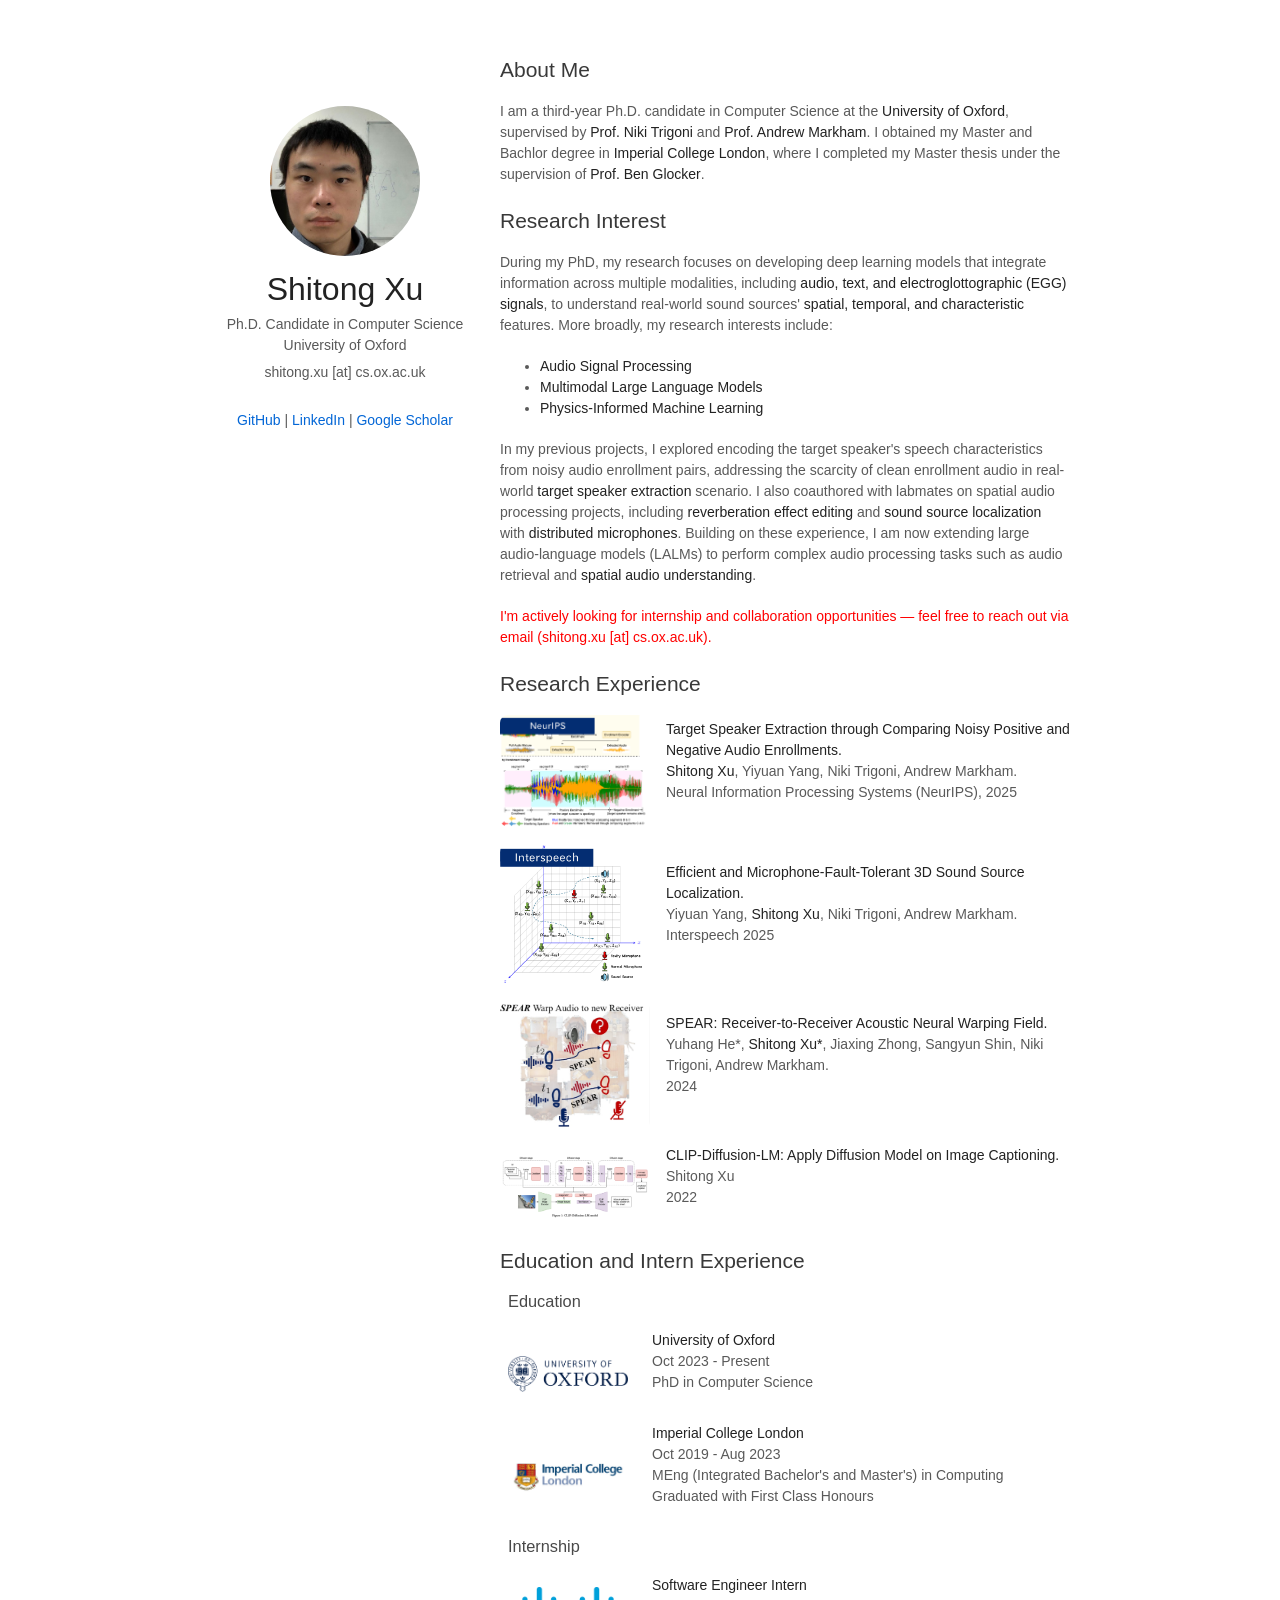
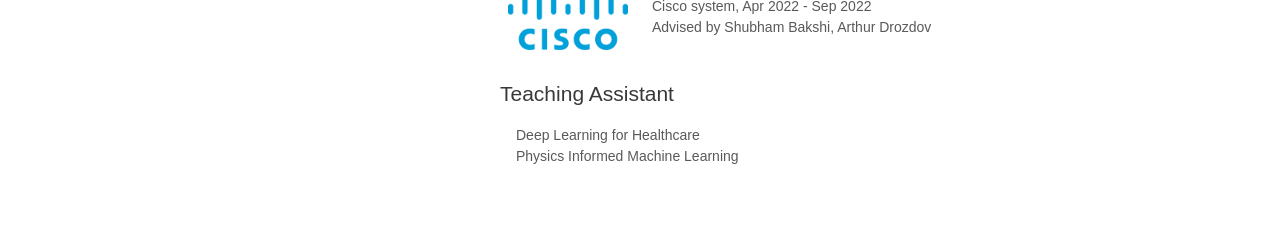
==== index.html @ 2a5b7a89 "update" ====
<!doctype html>
<html>
  <head>
    <meta charset="utf-8">
    <meta http-equiv="X-UA-Compatible" content="chrome=1">
    <title>Shitong Xu</title>

    <style>
      /* Center everything inside the header */
      header.profile {
        text-align: center;
        margin: 3rem auto;
        max-width: 600px;
      }

      /* Circular avatar */
      .avatar {
        width: 150px;
        height: 150px;
        border-radius: 50%;
        object-fit: cover;  /* ensures the face stays centered in the circle */
        display: block;
        margin: 0 auto 1rem auto; /* centers image and adds space below */
      }

      header.profile h1 {
        margin: 0;
        font-size: 2rem;
      }

      header.profile p {
        margin: 0.4rem 0;
        line-height: 1.5;
      }

      header.profile a {
        color: #0366d6;
        text-decoration: none;
      }

      header.profile a:hover {
        text-decoration: underline;
      }
    </style>

    <link rel="stylesheet" href="stylesheets/styles.css">
    <link rel="stylesheet" href="stylesheets/pygment_trac.css">
    <meta name="viewport" content="width=device-width">
    <!--[if lt IE 9]>
    <script src="//html5shiv.googlecode.com/svn/trunk/html5.js"></script>
    <![endif]-->
  </head>
  <body>
    <div class="wrapper">
      <header class="profile">
        <img src="asset/avatar.jpeg" alt="Profile photo" class="avatar">
        <h1>Shitong Xu</h1>
        <p>Ph.D. Candidate in Computer Science<br>University of Oxford</p>
        <p>
          <p>shitong.xu [at] cs.ox.ac.uk</p><br>
          <a href="https://github.com/xu-shitong" target="_blank">GitHub</a> |
          <a href="https://www.linkedin.com/in/%E4%B8%96%E6%A1%90-%E5%BE%90-9a78012a9/" target="_blank">LinkedIn</a> |
          <a href="https://scholar.google.com/citations?user=PSecikcAAAAJ&hl=zh-CN" target="_blank">Google Scholar</a>
        </p>
      </header>
      <section style="max-width: 2000px;">
      <div style="margin-bottom: 1.5rem;">
        <h2>About Me</h2>
        <p>
          I am a third-year Ph.D. candidate in Computer Science at the <strong>University of Oxford</strong>, supervised by <strong>Prof. Niki Trigoni</strong> and <strong>Prof. Andrew Markham</strong>. I obtained my Master and Bachlor degree in <strong>Imperial College London</strong>, where I completed my Master thesis under the supervision of <strong>Prof. Ben Glocker</strong>.
        </p>
      </div>

      <div style="margin-bottom: 1.5rem;">
        <h2>Research Interest</h2>
        <p>
          <!-- My research interests include audio signal processing and multimodal LLM. During my Ph.D., I focus on developing multimodal models that integrate audio, text, and electroglottographic (EGG) signals to improve the identification of target sound sources and their acoustic characteristics in complex, noisy environments. I am also interested in incorporating physics-based priors to enhance model robustness and generalization, particularly under limited-data conditions.-->
          During my PhD, my research focuses on developing deep learning models that integrate information across multiple modalities, including <strong>audio, text, and electroglottographic (EGG) signals</strong>, to understand real-world sound sources' <strong>spatial, temporal, and characteristic</strong> features. More broadly, my research interests include:
          <ul>
            <li><strong>Audio Signal Processing</strong></li>
            <li><strong>Multimodal Large Language Models</strong></li>
            <li><strong>Physics-Informed Machine Learning</strong></li>
          </ul>

          In my previous projects, I explored encoding the target speaker's speech characteristics from noisy audio enrollment pairs, addressing the scarcity of clean enrollment audio in real-world <strong>target speaker extraction</strong> scenario. I also coauthored with labmates on spatial audio processing projects, including <strong>reverberation effect editing</strong> and <strong>sound source localization</strong> with <strong>distributed microphones</strong>. Building on these experience, I am now extending large audio-language models (LALMs) to perform complex audio processing tasks such as audio retrieval and <strong>spatial audio understanding</strong>. 

        </p>

        <strong><span style="color: red;">I'm actively looking for internship and collaboration opportunities — feel free to reach out via email (shitong.xu [at] cs.ox.ac.uk).</span></strong>
      </div>

        <h2>Research Experience</h2>
        <p>
          <div style="display: flex; align-items: center; gap: 1rem; margin-bottom: 1.0rem;">
            <img src="asset/tse_mot.png" style="width: 150px; height: auto; border-radius: 8px;">
            
            <div>
              <strong>Target Speaker Extraction through Comparing Noisy Positive and Negative Audio Enrollments.</strong><br>
              <strong>Shitong Xu</strong>, Yiyuan Yang, Niki Trigoni, Andrew Markham.<br>
              Neural Information Processing Systems (NeurIPS), 2025<br><br>
            </div>
          </div>

          <div style="display: flex; align-items: center; gap: 1rem; margin-bottom: 1.0rem;">
            <img src="asset/distributed_mic_mot.png" style="width: 150px; height: auto; border-radius: 8px;">
            
            <div>
            <strong>Efficient and Microphone-Fault-Tolerant 3D Sound Source Localization.</strong><br>
            Yiyuan Yang, <strong>Shitong Xu</strong>, Niki Trigoni, Andrew Markham. <br>
            Interspeech 2025<br><br>
            </div>
          </div>

          <div style="display: flex; align-items: center; gap: 1rem; margin-bottom: 1.0rem;">
            <img src="asset/spear_mot.png" style="width: 150px; height: auto; border-radius: 8px;">
            
            <div>
            <strong>SPEAR: Receiver-to-Receiver Acoustic Neural Warping Field.</strong> <br>
            Yuhang He*, <strong>Shitong Xu*</strong>, Jiaxing Zhong, Sangyun Shin, Niki Trigoni, Andrew Markham.<br>
            2024<br><br>
            </div>
          </div>

          <!-- We propose a receiver-to-receiver neural spatial acoustic effects prediction for an arbitrary target position from a reference position. It requires neither sound source position nor room acoustic properties. -->

          <div style="display: flex; align-items: center; gap: 1rem; margin-bottom: 1.0rem;">
            <img src="asset/clip-diffuse-lm.png" style="width: 150px; height: auto; border-radius: 8px;">
            
            <div>
            <strong>CLIP-Diffusion-LM: Apply Diffusion Model on Image Captioning.</strong><br>
            Shitong Xu<br>
            2022<br><br>
            </div>
          </div>
        </p>

        <h2>Education and Intern Experience</h2>
        <p>
          <div style="margin-left: 0.5rem;">
            <h3>Education</h3>
            <div style="display: flex; align-items: center; gap: 1rem;">
              <img src="asset/Oxford_logo.png" style="width: 120px; height: auto; border-radius: 8px;">
              
              <div>
                <div style="margin-left: 0.5rem; margin-bottom: 1.5rem;">
                  <strong>University of Oxford</strong><br>
                  <span>Oct 2023 - Present</span><br>
                  <span>PhD in Computer Science</span>
                </div>
              </div>
            </div>

            <div style="display: flex; align-items: center; gap: 1rem;">
              <img src="asset/ic_logo.jpg" style="width: 120px; height: auto; border-radius: 8px;">
              
              <div>
                <div style="margin-left: 0.5rem; margin-bottom: 1.5rem;">
                  <strong>Imperial College London</strong><br>
                  <span>Oct 2019 - Aug 2023</span><br>
                  <span>MEng (Integrated Bachelor's and Master's) in Computing</span><br>
                  <span>Graduated with First Class Honours</span>
                </div>
              </div>
            </div>

            <h3>Internship</h3>
            <div style="display: flex; align-items: center; gap: 1rem;">
              <img src="asset/cisco_logo.png" style="width: 120px; height: auto; border-radius: 8px;">
              
              <div>
                <div style="margin-left: 0.5rem; margin-bottom: 1.5rem;">
                  <strong>Software Engineer Intern</strong><br>
                  <span>Cisco system, Apr 2022 - Sep 2022</span><br>
                  <span>Advised by Shubham Bakshi, Arthur Drozdov</span><br>
                </div>
              </div>
            </div>
          </div>

        </p>

        <h2>Teaching Assistant</h2>
        <p style="margin-left: 1.0rem">
          Deep Learning for Healthcare<br>
          Physics Informed Machine Learning
        </p>

      </section>
    </div>
    <script src="javascripts/scale.fix.js"></script>
  </body>
</html>
---- stylesheets/styles.css ----
body {
  background-color: #fff;
  padding:50px;
  font: 14px/1.5 -apple-system, BlinkMacSystemFont, "Segoe UI", Roboto, Oxygen, Ubuntu, Cantarell, "Fira Sans", "Droid Sans", "Helvetica Neue", Arial, sans-serif, "Apple Color Emoji", "Segoe UI Emoji", "Segoe UI Symbol";
  color:#595959;
  font-weight:400;
}

h1, h2, h3, h4, h5, h6 {
  color:#222;
  margin:0 0 20px;
}

p, ul, ol, table, pre, dl {
  margin:0 0 20px;
}

h1, h2, h3 {
  line-height:1.1;
}

h1 {
  font-size:28px;
  font-weight: 500;
}

h2 {
  color:#393939;
  font-weight: 500;
}

h3, h4, h5, h6 {
  color:#494949;
  font-weight: 500;
}

a {
  color:#39c;
  text-decoration:none;
}

a:hover {
  color:#069;
}

a small {
  font-size:11px;
  color:#777;
  margin-top:-0.3em;
  display:block;
}

a:hover small {
  color:#777;
}

.wrapper {
  width:860px;
  margin:0 auto;
}

blockquote {
  border-left:1px solid #e5e5e5;
  margin:0;
  padding:0 0 0 20px;
  font-style:italic;
}

code, pre {
  font-family:Monaco, Bitstream Vera Sans Mono, Lucida Console, Terminal, Consolas, Liberation Mono, DejaVu Sans Mono, Courier New, monospace;
  color:#333;
}

pre {
  padding:8px 15px;
  background: #f8f8f8;
  border-radius:5px;
  border:1px solid #e5e5e5;
  overflow-x: auto;
}

table {
  width:100%;
  border-collapse:collapse;
}

th, td {
  text-align:left;
  padding:5px 10px;
  border-bottom:1px solid #e5e5e5;
}

dt {
  color:#444;
  font-weight:500;
}

th {
  color:#444;
}

img {
  max-width:100%;
}

header {
  width:270px;
  float:left;
  position:fixed;
  -webkit-font-smoothing:subpixel-antialiased;
}

header ul {
  list-style:none;
  height:40px;
  padding:0;
  background: #f4f4f4;
  border-radius:5px;
  border:1px solid #e0e0e0;
  width:270px;
}

header li {
  width:89px;
  float:left;
  border-right:1px solid #e0e0e0;
  height:40px;
}

header li:first-child a {
  border-radius:5px 0 0 5px;
}

header li:last-child a {
  border-radius:0 5px 5px 0;
}

header ul a {
  line-height:1;
  font-size:11px;
  color:#999;
  display:block;
  text-align:center;
  padding-top:6px;
  height:34px;
}

header ul a:hover {
  color:#999;
}

header ul a:active {
  background-color:#f0f0f0;
}

strong {
  color:#222;
  font-weight:500;
}

header ul li + li + li {
  border-right:none;
  width:89px;
}

header ul a strong {
  font-size:14px;
  display:block;
  color:#222;
}

section {
  width:570px;
  float:right;
  padding-bottom:50px;
}

small {
  font-size:11px;
}

hr {
  border:0;
  background:#e5e5e5;
  height:1px;
  margin:0 0 20px;
}

footer {
  width:270px;
  float:left;
  position:fixed;
  bottom:50px;
  -webkit-font-smoothing:subpixel-antialiased;
}

@media print, screen and (max-width: 960px) {

  div.wrapper {
    width:auto;
    margin:0;
  }

  header, section, footer {
    float:none;
    position:static;
    width:auto;
  }

  header {
    padding-right:320px;
  }

  section {
    border:1px solid #e5e5e5;
    border-width:1px 0;
    padding:20px 0;
    margin:0 0 20px;
  }

  header a small {
    display:inline;
  }

  header ul {
    position:absolute;
    right:50px;
    top:52px;
  }
}

@media print, screen and (max-width: 720px) {
  body {
    word-wrap:break-word;
  }

  header {
    padding:0;
  }

  header ul, header p.view {
    position:static;
  }

  pre, code {
    word-wrap:normal;
  }
}

@media print, screen and (max-width: 480px) {
  body {
    padding:15px;
  }

  header ul {
    width:99%;
  }

  header li, header ul li + li + li {
    width:33%;
  }
}

@media print {
  body {
    padding:0.4in;
    font-size:12pt;
    color:#444;
  }
}
---- stylesheets/pygment_trac.css ----
.highlight  { background: #ffffff; }
.highlight .c { color: #999988; font-style: italic } /* Comment */
.highlight .err { color: #a61717; background-color: #e3d2d2 } /* Error */
.highlight .k { font-weight: bold } /* Keyword */
.highlight .o { font-weight: bold } /* Operator */
.highlight .cm { color: #999988; font-style: italic } /* Comment.Multiline */
.highlight .cp { color: #999999; font-weight: bold } /* Comment.Preproc */
.highlight .c1 { color: #999988; font-style: italic } /* Comment.Single */
.highlight .cs { color: #999999; font-weight: bold; font-style: italic } /* Comment.Special */
.highlight .gd { color: #000000; background-color: #ffdddd } /* Generic.Deleted */
.highlight .gd .x { color: #000000; background-color: #ffaaaa } /* Generic.Deleted.Specific */
.highlight .ge { font-style: italic } /* Generic.Emph */
.highlight .gr { color: #aa0000 } /* Generic.Error */
.highlight .gh { color: #999999 } /* Generic.Heading */
.highlight .gi { color: #000000; background-color: #ddffdd } /* Generic.Inserted */
.highlight .gi .x { color: #000000; background-color: #aaffaa } /* Generic.Inserted.Specific */
.highlight .go { color: #888888 } /* Generic.Output */
.highlight .gp { color: #555555 } /* Generic.Prompt */
.highlight .gs { font-weight: bold } /* Generic.Strong */
.highlight .gu { color: #800080; font-weight: bold; } /* Generic.Subheading */
.highlight .gt { color: #aa0000 } /* Generic.Traceback */
.highlight .kc { font-weight: bold } /* Keyword.Constant */
.highlight .kd { font-weight: bold } /* Keyword.Declaration */
.highlight .kn { font-weight: bold } /* Keyword.Namespace */
.highlight .kp { font-weight: bold } /* Keyword.Pseudo */
.highlight .kr { font-weight: bold } /* Keyword.Reserved */
.highlight .kt { color: #445588; font-weight: bold } /* Keyword.Type */
.highlight .m { color: #009999 } /* Literal.Number */
.highlight .s { color: #d14 } /* Literal.String */
.highlight .na { color: #008080 } /* Name.Attribute */
.highlight .nb { color: #0086B3 } /* Name.Builtin */
.highlight .nc { color: #445588; font-weight: bold } /* Name.Class */
.highlight .no { color: #008080 } /* Name.Constant */
.highlight .ni { color: #800080 } /* Name.Entity */
.highlight .ne { color: #990000; font-weight: bold } /* Name.Exception */
.highlight .nf { color: #990000; font-weight: bold } /* Name.Function */
.highlight .nn { color: #555555 } /* Name.Namespace */
.highlight .nt { color: #000080 } /* Name.Tag */
.highlight .nv { color: #008080 } /* Name.Variable */
.highlight .ow { font-weight: bold } /* Operator.Word */
.highlight .w { color: #bbbbbb } /* Text.Whitespace */
.highlight .mf { color: #009999 } /* Literal.Number.Float */
.highlight .mh { color: #009999 } /* Literal.Number.Hex */
.highlight .mi { color: #009999 } /* Literal.Number.Integer */
.highlight .mo { color: #009999 } /* Literal.Number.Oct */
.highlight .sb { color: #d14 } /* Literal.String.Backtick */
.highlight .sc { color: #d14 } /* Literal.String.Char */
.highlight .sd { color: #d14 } /* Literal.String.Doc */
.highlight .s2 { color: #d14 } /* Literal.String.Double */
.highlight .se { color: #d14 } /* Literal.String.Escape */
.highlight .sh { color: #d14 } /* Literal.String.Heredoc */
.highlight .si { color: #d14 } /* Literal.String.Interpol */
.highlight .sx { color: #d14 } /* Literal.String.Other */
.highlight .sr { color: #009926 } /* Literal.String.Regex */
.highlight .s1 { color: #d14 } /* Literal.String.Single */
.highlight .ss { color: #990073 } /* Literal.String.Symbol */
.highlight .bp { color: #999999 } /* Name.Builtin.Pseudo */
.highlight .vc { color: #008080 } /* Name.Variable.Class */
.highlight .vg { color: #008080 } /* Name.Variable.Global */
.highlight .vi { color: #008080 } /* Name.Variable.Instance */
.highlight .il { color: #009999 } /* Literal.Number.Integer.Long */

.type-csharp .highlight .k { color: #0000FF }
.type-csharp .highlight .kt { color: #0000FF }
.type-csharp .highlight .nf { color: #000000; font-weight: normal }
.type-csharp .highlight .nc { color: #2B91AF }
.type-csharp .highlight .nn { color: #000000 }
.type-csharp .highlight .s { color: #A31515 }
.type-csharp .highlight .sc { color: #A31515 }
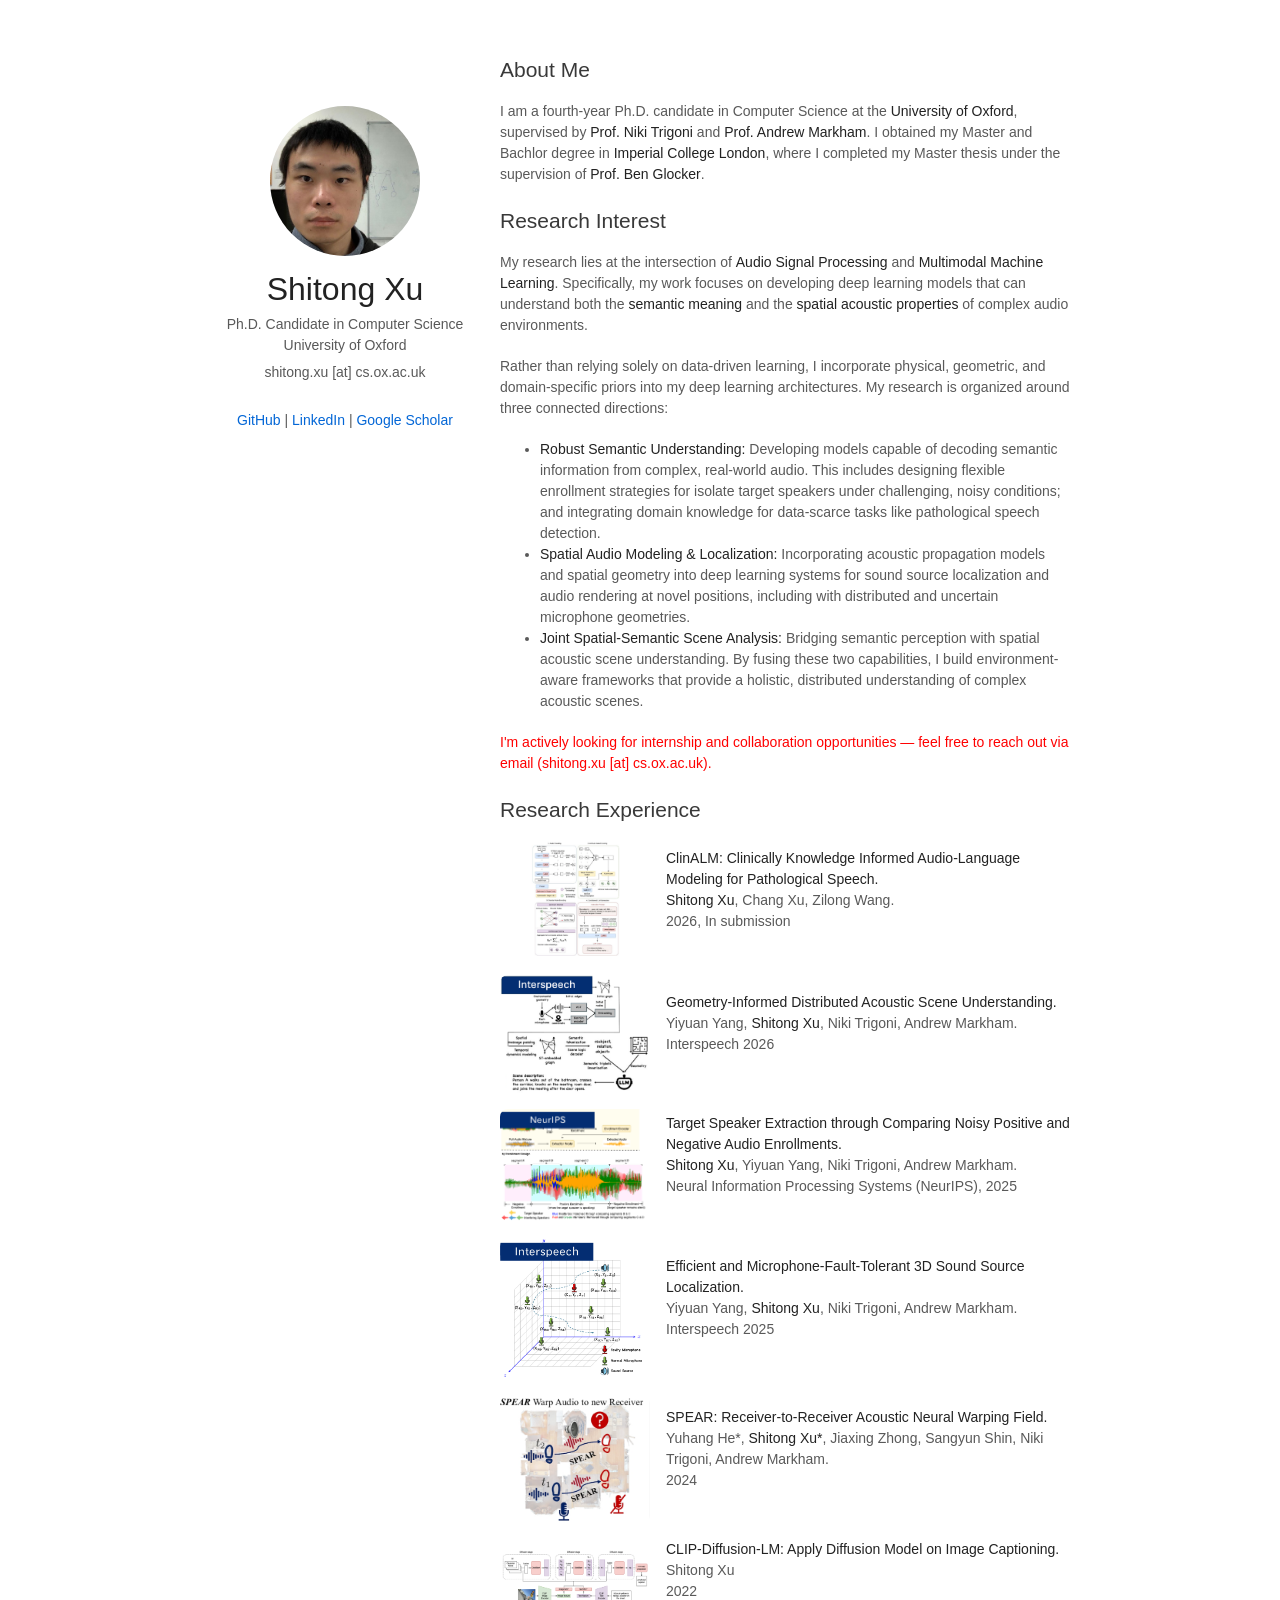
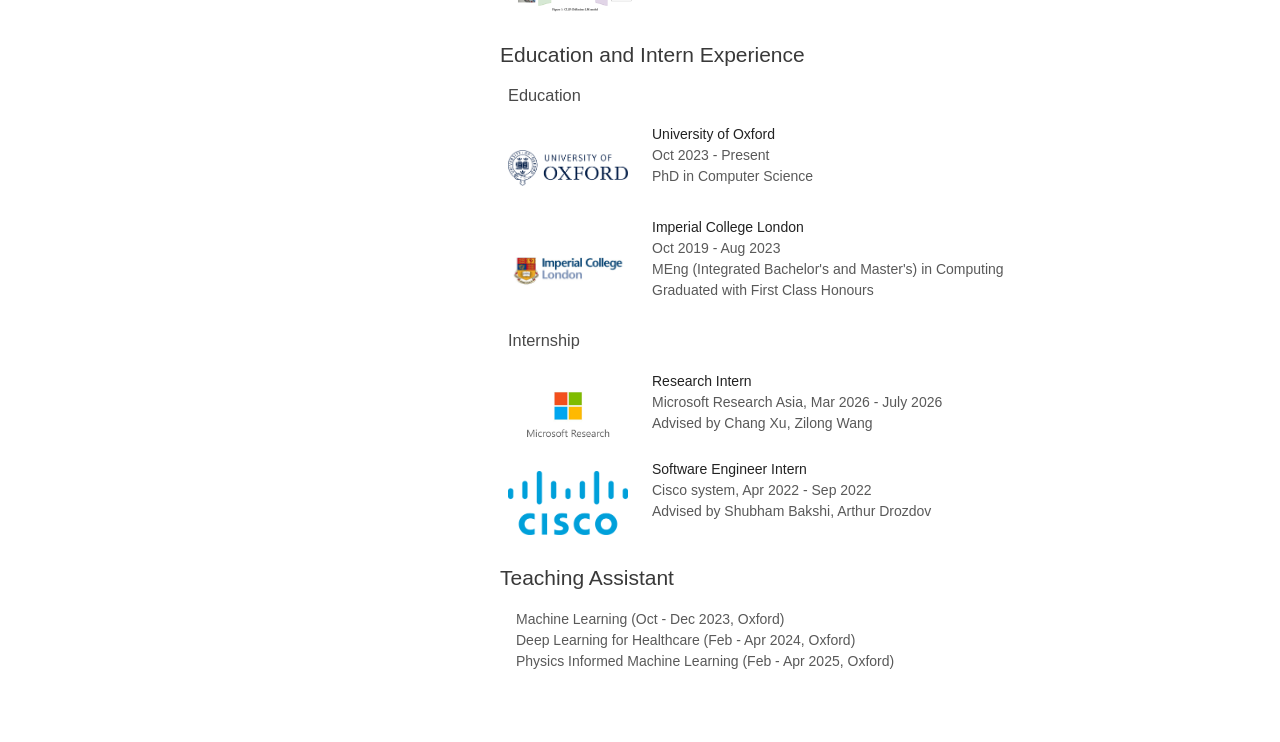
==== commit 9ac883ba: "update" ====
--- a/index.html
+++ b/index.html
@@ -67,22 +67,59 @@
       <div style="margin-bottom: 1.5rem;">
         <h2>About Me</h2>
         <p>
-          I am a third-year Ph.D. candidate in Computer Science at the <strong>University of Oxford</strong>, supervised by <strong>Prof. Niki Trigoni</strong> and <strong>Prof. Andrew Markham</strong>. I obtained my Master and Bachlor degree in <strong>Imperial College London</strong>, where I completed my Master thesis under the supervision of <strong>Prof. Ben Glocker</strong>.
+          I am a fourth-year Ph.D. candidate in Computer Science at the <strong>University of Oxford</strong>, supervised by <strong>Prof. Niki Trigoni</strong> and <strong>Prof. Andrew Markham</strong>. I obtained my Master and Bachlor degree in <strong>Imperial College London</strong>, where I completed my Master thesis under the supervision of <strong>Prof. Ben Glocker</strong>.
         </p>
       </div>
 
       <div style="margin-bottom: 1.5rem;">
         <h2>Research Interest</h2>
-        <p>
-          <!-- My research interests include audio signal processing and multimodal LLM. During my Ph.D., I focus on developing multimodal models that integrate audio, text, and electroglottographic (EGG) signals to improve the identification of target sound sources and their acoustic characteristics in complex, noisy environments. I am also interested in incorporating physics-based priors to enhance model robustness and generalization, particularly under limited-data conditions.-->
-          During my PhD, my research focuses on developing deep learning models that integrate information across multiple modalities, including <strong>audio, text, and electroglottographic (EGG) signals</strong>, to understand real-world sound sources' <strong>spatial, temporal, and characteristic</strong> features. More broadly, my research interests include:
-          <ul>
-            <li><strong>Audio Signal Processing</strong></li>
-            <li><strong>Multimodal Large Language Models</strong></li>
-            <li><strong>Physics-Informed Machine Learning</strong></li>
-          </ul>
-
-          In my previous projects, I explored encoding the target speaker's speech characteristics from noisy audio enrollment pairs, addressing the scarcity of clean enrollment audio in real-world <strong>target speaker extraction</strong> scenario. I also coauthored with labmates on spatial audio processing projects, including <strong>reverberation effect editing</strong> and <strong>sound source localization</strong> with <strong>distributed microphones</strong>. Building on these experience, I am now extending large audio-language models (LALMs) to perform complex audio processing tasks such as audio retrieval and <strong>spatial audio understanding</strong>. 
+
+
+        <p>
+          My research lies at the intersection of <strong>Audio Signal Processing</strong> and <strong>Multimodal Machine Learning</strong>. Specifically, my work focuses on developing deep learning models that can understand both the <strong>semantic meaning</strong> and the <strong>spatial acoustic properties</strong> of complex audio environments. 
+
+        <p>
+          Rather than relying solely on data-driven learning, I incorporate physical, geometric, and domain-specific priors into my deep learning architectures. My research is organized around three connected directions:
+        </p>
+
+        <ul>
+          <li>
+        <strong>Robust Semantic Understanding:</strong> Developing models capable of decoding semantic information from complex, real-world audio. This includes designing flexible enrollment strategies for isolate target speakers under challenging, noisy conditions; and integrating domain knowledge for data-scarce tasks like pathological speech detection.
+        <!-- <strong>Domain-Informed Semantic Understanding:</strong> Developing robust models capable of decoding linguistic and clinical information from complex, noisy audio. This involves leveraging domain-specific knowledge to isolate target signals and detect subtle pathological speech features. -->
+          </li>
+          <li>
+        <strong>Spatial Audio Modeling & Localization:</strong> Incorporating acoustic propagation models and spatial geometry into deep learning systems for sound source localization and audio rendering at novel positions, including with distributed and uncertain microphone geometries.
+
+<!-- driven modules. modeling of  meaningful acoustic representations and simulated data. This research enables the rendering of novel acoustic perspectives and allows for robust, geometry-agnostic sound source localization using distributed microphone networks. -->
+        <!-- <strong>Physics-Driven Spatial Acoustics:</strong> Utilizing wave propagation models and spatial geometry to understand where sound originates and how it travels. This enables accurate sound source localization and the rendering of novel acoustic perspectives, even with distributed or imperfect microphone arrays. -->
+          </li>
+          <li>
+            <strong>Joint Spatial-Semantic Scene Analysis:</strong> Bridging semantic perception with spatial acoustic scene understanding. By fusing these two capabilities, I build environment-aware frameworks that provide a holistic, distributed understanding of complex acoustic scenes.
+          </li>
+        </ul>
+
+        <!-- My previous works addressed specific challenges in real-world audio perception, including target speaker extraction without clean enrollment signals, sound source localization under microphone position uncertainty, and pathological speech classification with limited training data. Currently, I am exploring more general and adaptable audio intelligenc, including developing microphone-geometry-agnostic models for scene understanding, and extending Large Audio-Language Models (LALMs) with spatial reasoning and retrieval capabilities.  -->
+        
+<!--         
+        Ultimately, I am interested in developing multi-modality audio systems that can cooperate with other modalities while offering models unique advantage from audio preception capabilities.
+
+        <p>
+          More broadly, my research interests include:
+        </p>
+        <ul>
+          <li><strong>Audio Signal Processing & Spatial Audio</strong></li>
+          <li><strong>Multimodal Large Language Models (Audio-Language Modeling)</strong></li>
+          <li><strong>Physics-Informed & Geometry-Aware Machine Learning</strong></li>
+        </ul> -->
+
+
+
+        <!-- My research trajectory reflects a natural progression from solving isolated acoustic challenges to building highly generalizable, zero-shot systems. While my earlier publications focused on specific bottlenecks—such as extracting target speakers without clean enrollment data or localizing sound across distributed arrays—my current work scales these principles to foundation models and novel geometries. 
+      
+        Specifically, I am now developing <strong>geometry-agnostic TSE models</strong> that achieve superior performance and allow for zero-shot deployment on novel, unseen microphone configurations. Concurrently, I am expanding the capabilities of Large Audio-Language Models (LALMs) to perform complex, zero-shot spatial audio reasoning and retrieval, pushing towards systems that can truly understand an acoustic scene as humans do. -->
+
+
+          <!-- In my previous projects, I explored encoding the target speaker's speech characteristics from noisy audio enrollment pairs, addressing the scarcity of clean enrollment audio in real-world <strong>target speaker extraction</strong> scenario. I also coauthored with labmates on spatial audio processing projects, including <strong>reverberation effect editing</strong> and <strong>sound source localization</strong> with <strong>distributed microphones</strong>. Building on these experience, I am now developing models on , allowing zero-shot deployment of tse models on novel microphone geometries, allowing microphone geometry agnostic tse with superior performance and collaboration of m ... and extending large audio-language models (LALMs) to perform complex audio processing tasks such as audio retrieval and <strong>spatial audio understanding</strong>. allowing zero shot deployment of trained models to perform spatial audio understanding. to achieve superior performance at audio extraction  -->
 
         </p>
 
@@ -91,6 +128,26 @@
 
         <h2>Research Experience</h2>
         <p>
+          <div style="display: flex; align-items: center; gap: 1rem; margin-bottom: 1.0rem;">
+            <img src="asset/clinalm.png" style="width: 150px; height: auto; border-radius: 8px;">
+            
+            <div>
+            <strong>ClinALM: Clinically Knowledge Informed Audio-Language Modeling for Pathological Speech.</strong> <br>
+            <strong>Shitong Xu</strong>, Chang Xu, Zilong Wang.<br>
+            2026, In submission<br><br>
+            </div>
+          </div>
+
+          <div style="display: flex; align-items: center; gap: 1rem; margin-bottom: 1.0rem;">
+            <img src="asset/scene_understand_mic.png" style="width: 150px; height: auto; border-radius: 8px;">
+            
+            <div>
+            <strong>Geometry-Informed Distributed Acoustic Scene Understanding.</strong><br>
+            Yiyuan Yang, <strong>Shitong Xu</strong>, Niki Trigoni, Andrew Markham. <br>
+            Interspeech 2026<br><br>
+            </div>
+          </div>
+
           <div style="display: flex; align-items: center; gap: 1rem; margin-bottom: 1.0rem;">
             <img src="asset/tse_mot.png" style="width: 150px; height: auto; border-radius: 8px;">
             
@@ -165,6 +222,18 @@
 
             <h3>Internship</h3>
             <div style="display: flex; align-items: center; gap: 1rem;">
+              <img src="asset/ms_logo.jpg" style="width: 120px; height: auto; border-radius: 8px;">
+              
+              <div>
+                <div style="margin-left: 0.5rem; margin-bottom: 1.5rem;">
+                  <strong>Research Intern</strong><br>
+                  <span>Microsoft Research Asia, Mar 2026 - July 2026</span><br>
+                  <span>Advised by Chang Xu, Zilong Wang</span><br>
+                </div>
+              </div>
+            </div>
+
+            <div style="display: flex; align-items: center; gap: 1rem;">
               <img src="asset/cisco_logo.png" style="width: 120px; height: auto; border-radius: 8px;">
               
               <div>
@@ -181,8 +250,9 @@
 
         <h2>Teaching Assistant</h2>
         <p style="margin-left: 1.0rem">
-          Deep Learning for Healthcare<br>
-          Physics Informed Machine Learning
+          Machine Learning (Oct - Dec 2023, Oxford)<br>
+          Deep Learning for Healthcare (Feb - Apr 2024, Oxford)<br>
+          Physics Informed Machine Learning (Feb - Apr 2025, Oxford)
         </p>
 
       </section>
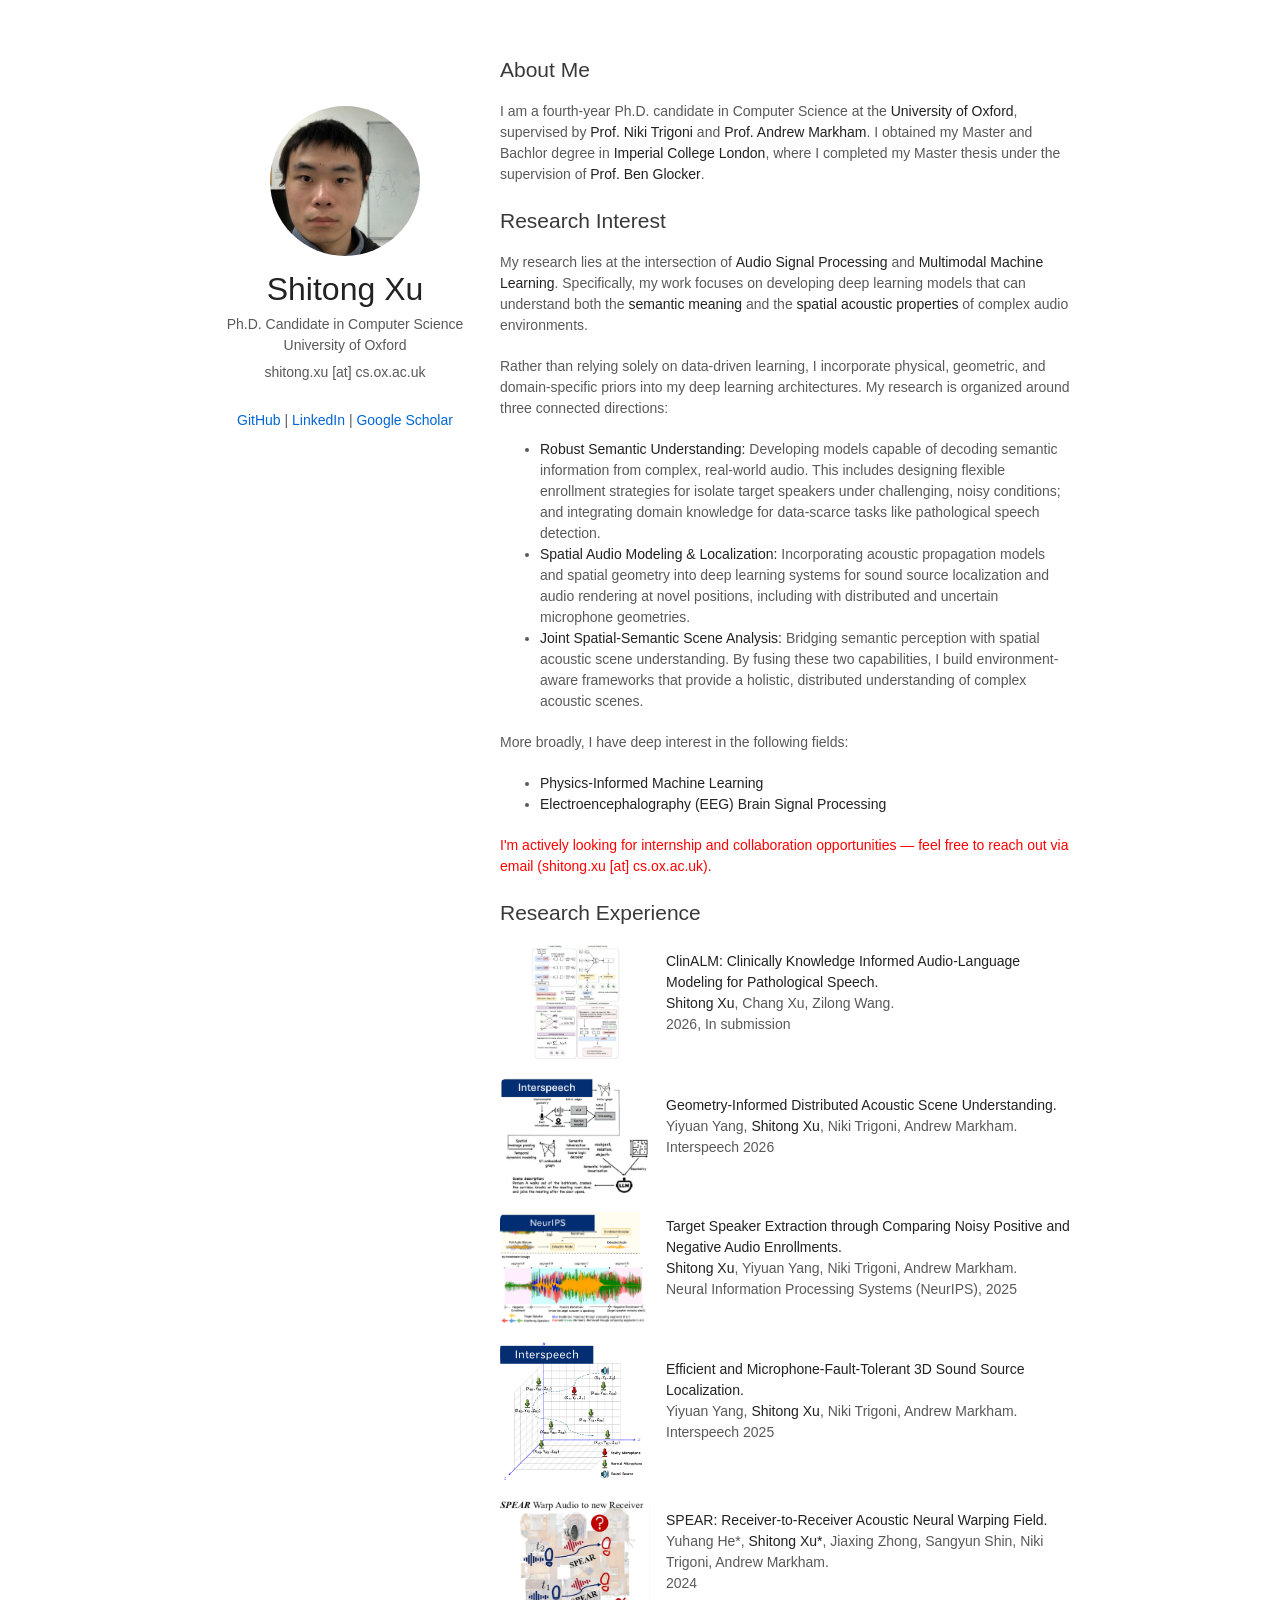
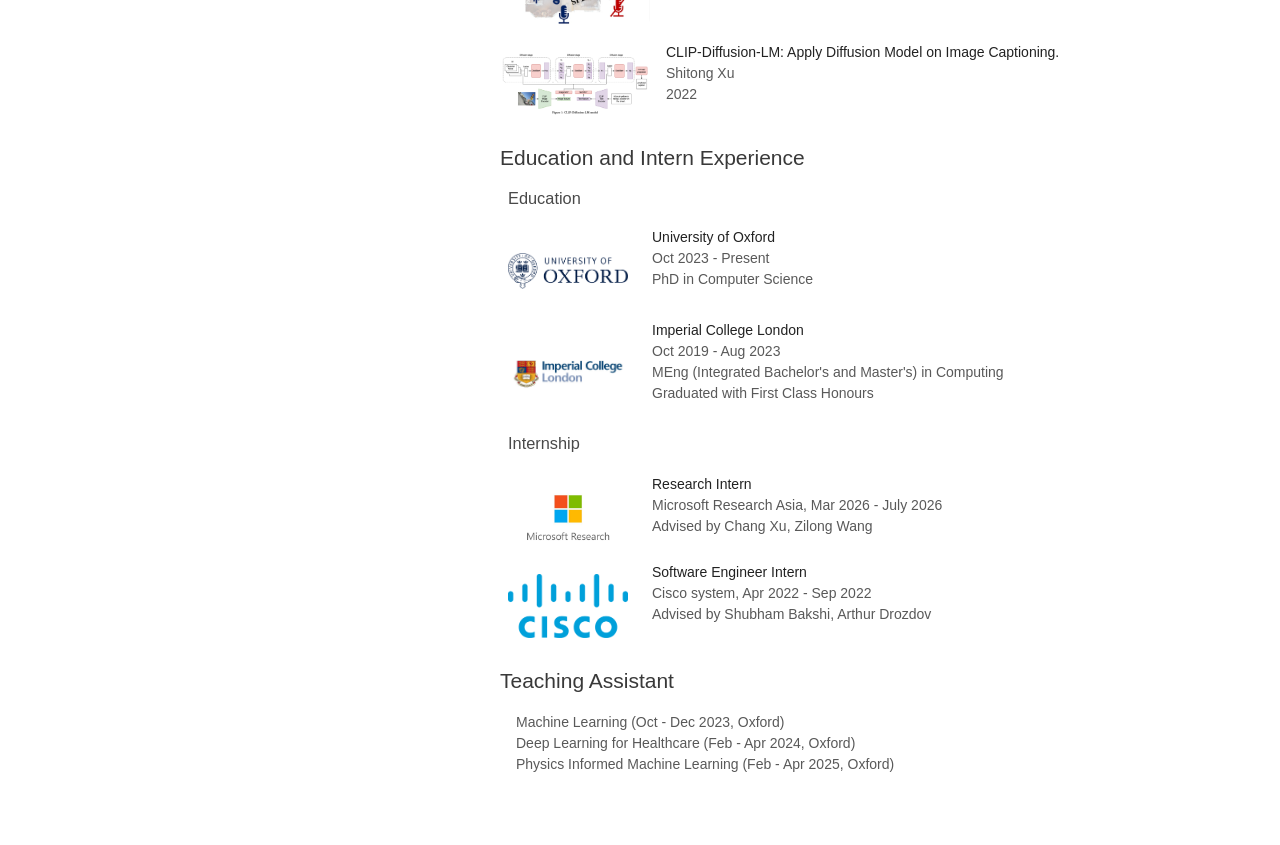
==== commit a0a9bc3c: "update" ====
--- a/index.html
+++ b/index.html
@@ -100,18 +100,15 @@
 
         <!-- My previous works addressed specific challenges in real-world audio perception, including target speaker extraction without clean enrollment signals, sound source localization under microphone position uncertainty, and pathological speech classification with limited training data. Currently, I am exploring more general and adaptable audio intelligenc, including developing microphone-geometry-agnostic models for scene understanding, and extending Large Audio-Language Models (LALMs) with spatial reasoning and retrieval capabilities.  -->
         
-<!--         
-        Ultimately, I am interested in developing multi-modality audio systems that can cooperate with other modalities while offering models unique advantage from audio preception capabilities.
-
-        <p>
-          More broadly, my research interests include:
+        <!-- Ultimately, I am interested in developing multi-modality audio systems that can cooperate with other modalities while offering models unique advantage from audio preception capabilities. -->
+
+        <p>
+          More broadly, I have deep interest in the following fields:
         </p>
         <ul>
-          <li><strong>Audio Signal Processing & Spatial Audio</strong></li>
-          <li><strong>Multimodal Large Language Models (Audio-Language Modeling)</strong></li>
-          <li><strong>Physics-Informed & Geometry-Aware Machine Learning</strong></li>
-        </ul> -->
-
+          <li><strong>Physics-Informed Machine Learning</strong></li>
+          <li><strong>Electroencephalography (EEG) Brain Signal Processing</strong></li>
+        </ul>
 
 
         <!-- My research trajectory reflects a natural progression from solving isolated acoustic challenges to building highly generalizable, zero-shot systems. While my earlier publications focused on specific bottlenecks—such as extracting target speakers without clean enrollment data or localizing sound across distributed arrays—my current work scales these principles to foundation models and novel geometries. 
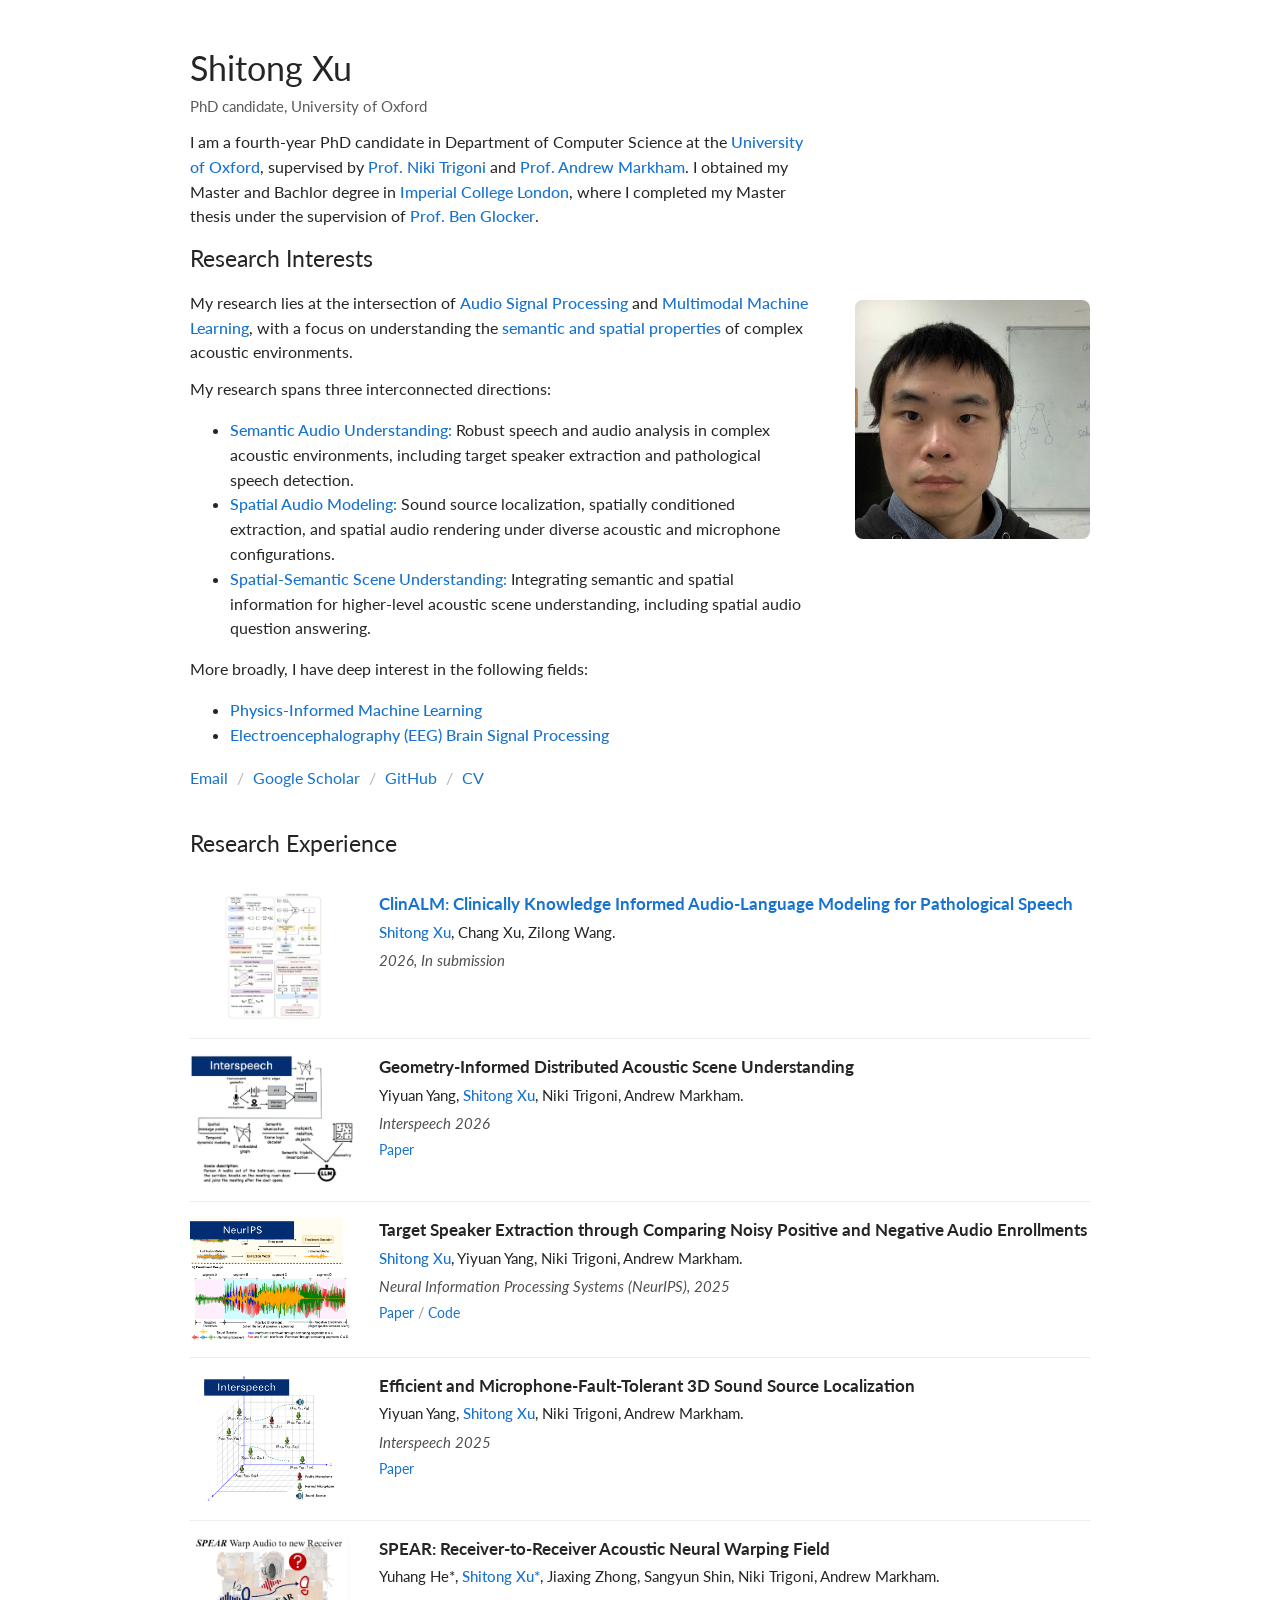
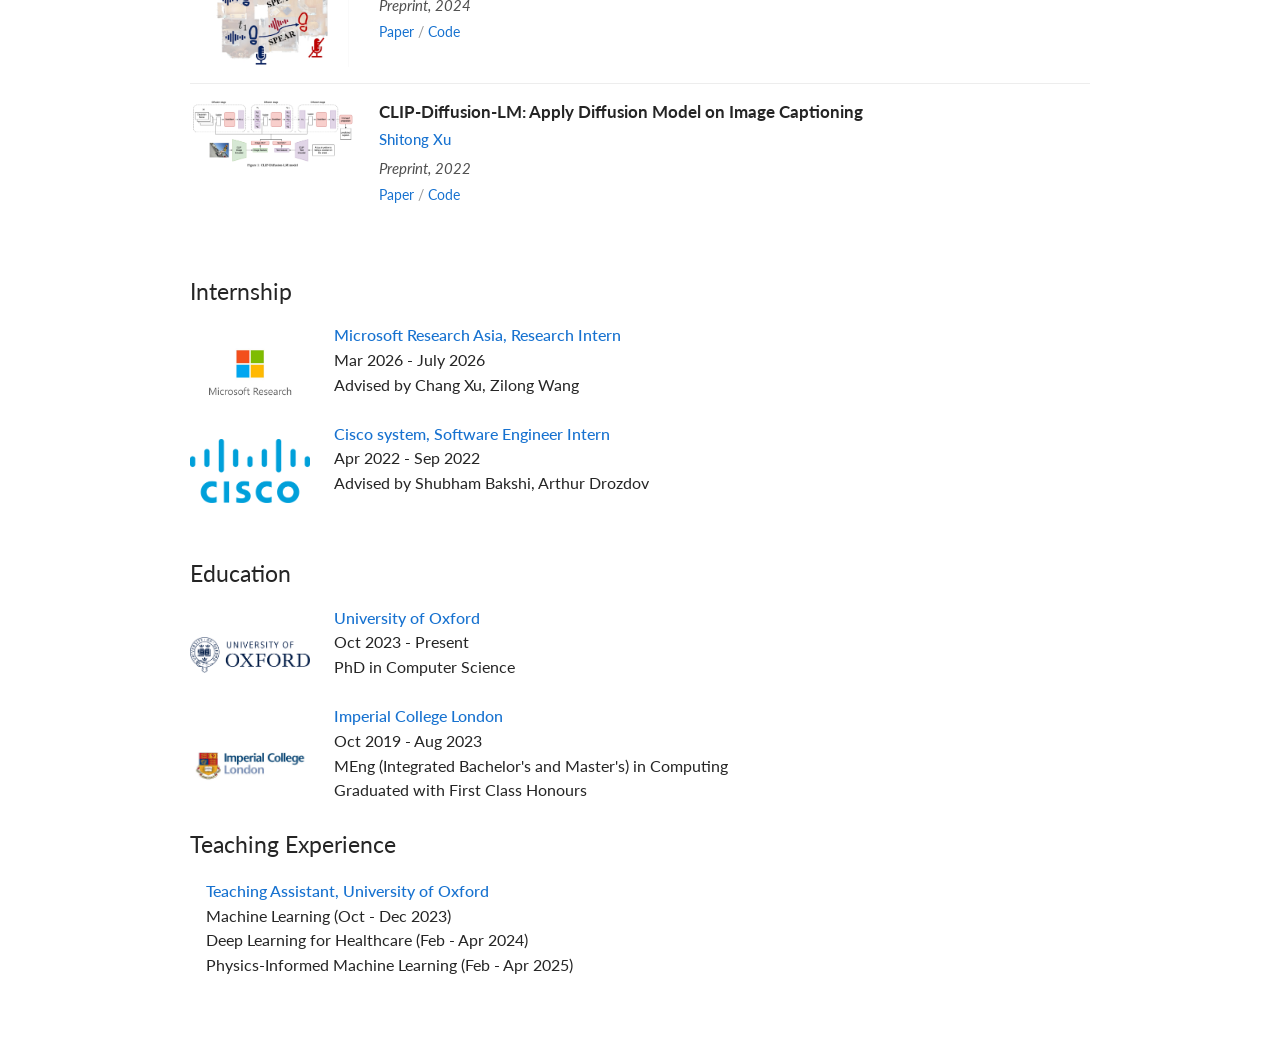
==== commit ff65f189: "update" ====
--- a/index.html
+++ b/index.html
@@ -1,259 +1,281 @@
-<!doctype html>
-<html>
-  <head>
-    <meta charset="utf-8">
-    <meta http-equiv="X-UA-Compatible" content="chrome=1">
-    <title>Shitong Xu</title>
-
-    <style>
-      /* Center everything inside the header */
-      header.profile {
-        text-align: center;
-        margin: 3rem auto;
-        max-width: 600px;
-      }
-
-      /* Circular avatar */
-      .avatar {
-        width: 150px;
-        height: 150px;
-        border-radius: 50%;
-        object-fit: cover;  /* ensures the face stays centered in the circle */
-        display: block;
-        margin: 0 auto 1rem auto; /* centers image and adds space below */
-      }
-
-      header.profile h1 {
-        margin: 0;
-        font-size: 2rem;
-      }
-
-      header.profile p {
-        margin: 0.4rem 0;
-        line-height: 1.5;
-      }
-
-      header.profile a {
-        color: #0366d6;
-        text-decoration: none;
-      }
-
-      header.profile a:hover {
-        text-decoration: underline;
-      }
-    </style>
-
-    <link rel="stylesheet" href="stylesheets/styles.css">
-    <link rel="stylesheet" href="stylesheets/pygment_trac.css">
-    <meta name="viewport" content="width=device-width">
-    <!--[if lt IE 9]>
-    <script src="//html5shiv.googlecode.com/svn/trunk/html5.js"></script>
-    <![endif]-->
-  </head>
-  <body>
-    <div class="wrapper">
-      <header class="profile">
-        <img src="asset/avatar.jpeg" alt="Profile photo" class="avatar">
+<!DOCTYPE html>
+<html lang="en">
+<head>
+  <meta charset="UTF-8">
+  <meta name="viewport" content="width=device-width, initial-scale=1">
+  <meta name="description" content="I am a fourth-year Ph.D. candidate in Computer Science at the University of Oxford, supervised by Prof. Niki Trigoni and Prof. Andrew Markham. I obtained my Master and Bachlor degree in Imperial College London, where I completed my Master thesis under the supervision of Prof. Ben Glocker.">
+  <meta name="theme-color" content="#ffffff">
+  <title>Shitong Xu | University of Oxford</title>
+  <link href="https://fonts.googleapis.com/css?family=Lato:400,700,400italic,700italic" rel="stylesheet">
+  <link rel="icon" type="image/svg+xml" href="data:image/svg+xml,%3Csvg xmlns='http://www.w3.org/2000/svg' viewBox='0 0 64 64'%3E%3Crect width='64' height='64' rx='12' fill='%231772d0'/%3E%3Ctext x='32' y='43' font-family='Arial,sans-serif' font-size='32' font-weight='bold' fill='white' text-anchor='middle'%3ESX%3C/text%3E%3C/svg%3E">
+  <style>
+    :root { color-scheme: light; }
+    * { box-sizing: border-box; }
+    body {
+      margin: 0;
+      background: #fff;
+      color: #252525;
+      font-family: Lato, Verdana, Helvetica, sans-serif;
+      font-size: 16px;
+      line-height: 1.55;
+    }
+    a { color: #1772d0; text-decoration: none; }
+    a:hover, a:focus-visible { color: #bc6517; text-decoration: underline; }
+    a:focus-visible { outline: 2px solid #1772d0; outline-offset: 3px; }
+    .page { width: min(900px, calc(100% - 48px)); margin: 0 auto; padding: 48px 0 56px; }
+    .intro { display: grid; grid-template-columns: minmax(0, 1fr) 235px; align-items: center; gap: 42px; }
+    h1 { margin: 0 0 6px; font-size: 34px; font-weight: 400; line-height: 1.2; }
+    .role { color: #5c5c5c; margin: 0 0 18px; font-size: 15px; }
+    .intro p { margin: 0 0 12px; }
+    .photo { display: block; width: 100%; height: auto; border-radius: 8px; }
+    .links { margin: 18px 0 0; }
+    .links a { display: inline-block; margin: 0 5px; }
+    .links a:first-child { margin-left: 0; }
+    .sep { color: #b6b6b6; }
+    section { margin-top: 36px; }
+    h2 { margin: 0 0 14px; font-size: 23px; font-weight: 400; }
+    strong {
+    font-weight: 500;
+    color: #1772d0;
+    } 
+    .topics { display: flex; gap: 8px; flex-wrap: wrap; }
+    .topic { background: #f2f6fa; border: 1px solid #e5ebf2; border-radius: 4px; padding: 4px 9px; font-size: 14px; color: #3f5368; }
+    .news { list-style: none; padding: 0; margin: 0; }
+    .news li { margin: 7px 0; }
+    .news time { color: #555; margin-right: 14px; font-weight: 700; }
+    .publication { display: grid; grid-template-columns: 165px minmax(0, 1fr); gap: 24px; padding: 16px 0; align-items: start; }
+    .publication + .publication { border-top: 1px solid #ededed; }
+    .publication img { display: block; width: 165px; height: auto; max-height: 130px; object-fit: contain; }
+    .publication h3 { margin: 0 0 5px; font-size: 17px; font-weight: 700; line-height: 1.4; }
+    .authors { margin: 0; font-size: 15px; }
+    .venue { margin: 5px 0 0; font-size: 15px; font-style: italic; color: #505050; }
+    .paper-links { margin: 4px 0 0; font-size: 14px; }
+    .paper-links a + a::before { content: " / "; color: #999; }
+    @media (max-width: 700px) {
+      .page { width: min(100% - 32px, 620px); padding-top: 28px; }
+      .intro { grid-template-columns: minmax(0, 1fr) 145px; gap: 20px; align-items: start; }
+      h1 { font-size: 30px; }
+      .publication { grid-template-columns: 120px minmax(0, 1fr); gap: 16px; }
+      .publication img { width: 120px; max-height: 105px; }
+    }
+    @media (max-width: 480px) {
+      .intro { grid-template-columns: 1fr; }
+      .photo { width: 165px; margin: 0 auto; }
+      .intro-photo { grid-row: 1; }
+      .publication { grid-template-columns: 1fr; gap: 9px; }
+      .publication img { width: 150px; max-height: 120px; }
+      .sep { display: inline; }
+    }
+  </style>
+</head>
+<body>
+  <main class="page">
+    <header class="intro">
+      <div class="intro-copy">
         <h1>Shitong Xu</h1>
-        <p>Ph.D. Candidate in Computer Science<br>University of Oxford</p>
-        <p>
-          <p>shitong.xu [at] cs.ox.ac.uk</p><br>
-          <a href="https://github.com/xu-shitong" target="_blank">GitHub</a> |
-          <a href="https://www.linkedin.com/in/%E4%B8%96%E6%A1%90-%E5%BE%90-9a78012a9/" target="_blank">LinkedIn</a> |
-          <a href="https://scholar.google.com/citations?user=PSecikcAAAAJ&hl=zh-CN" target="_blank">Google Scholar</a>
-        </p>
-      </header>
-      <section style="max-width: 2000px;">
-      <div style="margin-bottom: 1.5rem;">
-        <h2>About Me</h2>
-        <p>
-          I am a fourth-year Ph.D. candidate in Computer Science at the <strong>University of Oxford</strong>, supervised by <strong>Prof. Niki Trigoni</strong> and <strong>Prof. Andrew Markham</strong>. I obtained my Master and Bachlor degree in <strong>Imperial College London</strong>, where I completed my Master thesis under the supervision of <strong>Prof. Ben Glocker</strong>.
-        </p>
+        <p class="role">PhD candidate, University of Oxford</p>
+        <p>
+          I am a fourth-year PhD candidate in Department of Computer Science at the <strong>University of Oxford</strong>, supervised by <strong>Prof. Niki Trigoni</strong> and <strong>Prof. Andrew Markham</strong>. I obtained my Master and Bachlor degree in <strong>Imperial College London</strong>, where I completed my Master thesis under the supervision of <strong>Prof. Ben Glocker</strong>.
+        </p>
+
+        <h2 id="research-title">Research Interests</h2>
+        <p>
+        My research lies at the intersection of <strong>Audio Signal Processing</strong> and <strong>Multimodal Machine Learning</strong>, with a focus on understanding the <strong>semantic and spatial properties</strong> of complex acoustic environments.
+        </p>
+
+        <p>
+        My research spans three interconnected directions:
+        </p>
+
+        <ul>
+        <li>
+        <strong>Semantic Audio Understanding:</strong> Robust speech and audio analysis in complex acoustic environments, including target speaker extraction and pathological speech detection.
+        </li>
+        <li>
+        <strong>Spatial Audio Modeling:</strong> Sound source localization, spatially conditioned extraction, and spatial audio rendering under diverse acoustic and microphone configurations.
+        </li>
+        <li>
+        <strong>Spatial-Semantic Scene Understanding:</strong> Integrating semantic and spatial information for higher-level acoustic scene understanding, including spatial audio question answering.
+        </li>
+        </ul>
+
+        <p>
+        More broadly, I have deep interest in the following fields:
+        </p>
+        <ul>
+        <!-- <li><strong>Audio Signal Processing</strong></li>
+        <li><strong>Multimodal Machine Learning</strong></li> -->
+        <li><strong>Physics-Informed Machine Learning</strong></li>
+        <li><strong>Electroencephalography (EEG) Brain Signal Processing</strong></li>
+        </ul>
+
+
+        <nav class="links" aria-label="Profile links">
+          <a href="mailto:shitong.xu@cs.ox.ac.uk">Email</a>
+          <span class="sep">/</span>
+          <a href="https://scholar.google.com/citations?user=PSecikcAAAAJ">Google Scholar</a>
+          <span class="sep">/</span>
+          <a href="https://github.com/xu-shitong">GitHub</a>
+          <span class="sep">/</span>
+          <a href="/asset/CV2026.pdf">CV</a>
+        </nav>
       </div>
-
-      <div style="margin-bottom: 1.5rem;">
-        <h2>Research Interest</h2>
-
-
-        <p>
-          My research lies at the intersection of <strong>Audio Signal Processing</strong> and <strong>Multimodal Machine Learning</strong>. Specifically, my work focuses on developing deep learning models that can understand both the <strong>semantic meaning</strong> and the <strong>spatial acoustic properties</strong> of complex audio environments. 
-
-        <p>
-          Rather than relying solely on data-driven learning, I incorporate physical, geometric, and domain-specific priors into my deep learning architectures. My research is organized around three connected directions:
-        </p>
-
-        <ul>
-          <li>
-        <strong>Robust Semantic Understanding:</strong> Developing models capable of decoding semantic information from complex, real-world audio. This includes designing flexible enrollment strategies for isolate target speakers under challenging, noisy conditions; and integrating domain knowledge for data-scarce tasks like pathological speech detection.
-        <!-- <strong>Domain-Informed Semantic Understanding:</strong> Developing robust models capable of decoding linguistic and clinical information from complex, noisy audio. This involves leveraging domain-specific knowledge to isolate target signals and detect subtle pathological speech features. -->
-          </li>
-          <li>
-        <strong>Spatial Audio Modeling & Localization:</strong> Incorporating acoustic propagation models and spatial geometry into deep learning systems for sound source localization and audio rendering at novel positions, including with distributed and uncertain microphone geometries.
-
-<!-- driven modules. modeling of  meaningful acoustic representations and simulated data. This research enables the rendering of novel acoustic perspectives and allows for robust, geometry-agnostic sound source localization using distributed microphone networks. -->
-        <!-- <strong>Physics-Driven Spatial Acoustics:</strong> Utilizing wave propagation models and spatial geometry to understand where sound originates and how it travels. This enables accurate sound source localization and the rendering of novel acoustic perspectives, even with distributed or imperfect microphone arrays. -->
-          </li>
-          <li>
-            <strong>Joint Spatial-Semantic Scene Analysis:</strong> Bridging semantic perception with spatial acoustic scene understanding. By fusing these two capabilities, I build environment-aware frameworks that provide a holistic, distributed understanding of complex acoustic scenes.
-          </li>
-        </ul>
-
-        <!-- My previous works addressed specific challenges in real-world audio perception, including target speaker extraction without clean enrollment signals, sound source localization under microphone position uncertainty, and pathological speech classification with limited training data. Currently, I am exploring more general and adaptable audio intelligenc, including developing microphone-geometry-agnostic models for scene understanding, and extending Large Audio-Language Models (LALMs) with spatial reasoning and retrieval capabilities.  -->
-        
-        <!-- Ultimately, I am interested in developing multi-modality audio systems that can cooperate with other modalities while offering models unique advantage from audio preception capabilities. -->
-
-        <p>
-          More broadly, I have deep interest in the following fields:
-        </p>
-        <ul>
-          <li><strong>Physics-Informed Machine Learning</strong></li>
-          <li><strong>Electroencephalography (EEG) Brain Signal Processing</strong></li>
-        </ul>
-
-
-        <!-- My research trajectory reflects a natural progression from solving isolated acoustic challenges to building highly generalizable, zero-shot systems. While my earlier publications focused on specific bottlenecks—such as extracting target speakers without clean enrollment data or localizing sound across distributed arrays—my current work scales these principles to foundation models and novel geometries. 
-      
-        Specifically, I am now developing <strong>geometry-agnostic TSE models</strong> that achieve superior performance and allow for zero-shot deployment on novel, unseen microphone configurations. Concurrently, I am expanding the capabilities of Large Audio-Language Models (LALMs) to perform complex, zero-shot spatial audio reasoning and retrieval, pushing towards systems that can truly understand an acoustic scene as humans do. -->
-
-
-          <!-- In my previous projects, I explored encoding the target speaker's speech characteristics from noisy audio enrollment pairs, addressing the scarcity of clean enrollment audio in real-world <strong>target speaker extraction</strong> scenario. I also coauthored with labmates on spatial audio processing projects, including <strong>reverberation effect editing</strong> and <strong>sound source localization</strong> with <strong>distributed microphones</strong>. Building on these experience, I am now developing models on , allowing zero-shot deployment of tse models on novel microphone geometries, allowing microphone geometry agnostic tse with superior performance and collaboration of m ... and extending large audio-language models (LALMs) to perform complex audio processing tasks such as audio retrieval and <strong>spatial audio understanding</strong>. allowing zero shot deployment of trained models to perform spatial audio understanding. to achieve superior performance at audio extraction  -->
-
-        </p>
-
-        <strong><span style="color: red;">I'm actively looking for internship and collaboration opportunities — feel free to reach out via email (shitong.xu [at] cs.ox.ac.uk).</span></strong>
-      </div>
-
-        <h2>Research Experience</h2>
-        <p>
-          <div style="display: flex; align-items: center; gap: 1rem; margin-bottom: 1.0rem;">
-            <img src="asset/clinalm.png" style="width: 150px; height: auto; border-radius: 8px;">
-            
-            <div>
-            <strong>ClinALM: Clinically Knowledge Informed Audio-Language Modeling for Pathological Speech.</strong> <br>
-            <strong>Shitong Xu</strong>, Chang Xu, Zilong Wang.<br>
-            2026, In submission<br><br>
-            </div>
-          </div>
-
-          <div style="display: flex; align-items: center; gap: 1rem; margin-bottom: 1.0rem;">
-            <img src="asset/scene_understand_mic.png" style="width: 150px; height: auto; border-radius: 8px;">
-            
-            <div>
-            <strong>Geometry-Informed Distributed Acoustic Scene Understanding.</strong><br>
-            Yiyuan Yang, <strong>Shitong Xu</strong>, Niki Trigoni, Andrew Markham. <br>
-            Interspeech 2026<br><br>
-            </div>
-          </div>
-
-          <div style="display: flex; align-items: center; gap: 1rem; margin-bottom: 1.0rem;">
-            <img src="asset/tse_mot.png" style="width: 150px; height: auto; border-radius: 8px;">
-            
-            <div>
-              <strong>Target Speaker Extraction through Comparing Noisy Positive and Negative Audio Enrollments.</strong><br>
-              <strong>Shitong Xu</strong>, Yiyuan Yang, Niki Trigoni, Andrew Markham.<br>
-              Neural Information Processing Systems (NeurIPS), 2025<br><br>
-            </div>
-          </div>
-
-          <div style="display: flex; align-items: center; gap: 1rem; margin-bottom: 1.0rem;">
-            <img src="asset/distributed_mic_mot.png" style="width: 150px; height: auto; border-radius: 8px;">
-            
-            <div>
-            <strong>Efficient and Microphone-Fault-Tolerant 3D Sound Source Localization.</strong><br>
-            Yiyuan Yang, <strong>Shitong Xu</strong>, Niki Trigoni, Andrew Markham. <br>
-            Interspeech 2025<br><br>
-            </div>
-          </div>
-
-          <div style="display: flex; align-items: center; gap: 1rem; margin-bottom: 1.0rem;">
-            <img src="asset/spear_mot.png" style="width: 150px; height: auto; border-radius: 8px;">
-            
-            <div>
-            <strong>SPEAR: Receiver-to-Receiver Acoustic Neural Warping Field.</strong> <br>
-            Yuhang He*, <strong>Shitong Xu*</strong>, Jiaxing Zhong, Sangyun Shin, Niki Trigoni, Andrew Markham.<br>
-            2024<br><br>
-            </div>
-          </div>
-
-          <!-- We propose a receiver-to-receiver neural spatial acoustic effects prediction for an arbitrary target position from a reference position. It requires neither sound source position nor room acoustic properties. -->
-
-          <div style="display: flex; align-items: center; gap: 1rem; margin-bottom: 1.0rem;">
-            <img src="asset/clip-diffuse-lm.png" style="width: 150px; height: auto; border-radius: 8px;">
-            
-            <div>
-            <strong>CLIP-Diffusion-LM: Apply Diffusion Model on Image Captioning.</strong><br>
-            Shitong Xu<br>
-            2022<br><br>
-            </div>
-          </div>
-        </p>
-
-        <h2>Education and Intern Experience</h2>
-        <p>
-          <div style="margin-left: 0.5rem;">
-            <h3>Education</h3>
-            <div style="display: flex; align-items: center; gap: 1rem;">
-              <img src="asset/Oxford_logo.png" style="width: 120px; height: auto; border-radius: 8px;">
-              
-              <div>
-                <div style="margin-left: 0.5rem; margin-bottom: 1.5rem;">
-                  <strong>University of Oxford</strong><br>
-                  <span>Oct 2023 - Present</span><br>
-                  <span>PhD in Computer Science</span>
-                </div>
-              </div>
-            </div>
-
-            <div style="display: flex; align-items: center; gap: 1rem;">
-              <img src="asset/ic_logo.jpg" style="width: 120px; height: auto; border-radius: 8px;">
-              
-              <div>
-                <div style="margin-left: 0.5rem; margin-bottom: 1.5rem;">
-                  <strong>Imperial College London</strong><br>
-                  <span>Oct 2019 - Aug 2023</span><br>
-                  <span>MEng (Integrated Bachelor's and Master's) in Computing</span><br>
-                  <span>Graduated with First Class Honours</span>
-                </div>
-              </div>
-            </div>
-
-            <h3>Internship</h3>
-            <div style="display: flex; align-items: center; gap: 1rem;">
-              <img src="asset/ms_logo.jpg" style="width: 120px; height: auto; border-radius: 8px;">
-              
-              <div>
-                <div style="margin-left: 0.5rem; margin-bottom: 1.5rem;">
-                  <strong>Research Intern</strong><br>
-                  <span>Microsoft Research Asia, Mar 2026 - July 2026</span><br>
-                  <span>Advised by Chang Xu, Zilong Wang</span><br>
-                </div>
-              </div>
-            </div>
-
-            <div style="display: flex; align-items: center; gap: 1rem;">
-              <img src="asset/cisco_logo.png" style="width: 120px; height: auto; border-radius: 8px;">
-              
-              <div>
-                <div style="margin-left: 0.5rem; margin-bottom: 1.5rem;">
-                  <strong>Software Engineer Intern</strong><br>
-                  <span>Cisco system, Apr 2022 - Sep 2022</span><br>
-                  <span>Advised by Shubham Bakshi, Arthur Drozdov</span><br>
-                </div>
-              </div>
-            </div>
-          </div>
-
-        </p>
-
-        <h2>Teaching Assistant</h2>
-        <p style="margin-left: 1.0rem">
-          Machine Learning (Oct - Dec 2023, Oxford)<br>
-          Deep Learning for Healthcare (Feb - Apr 2024, Oxford)<br>
-          Physics Informed Machine Learning (Feb - Apr 2025, Oxford)
-        </p>
-
-      </section>
-    </div>
-    <script src="javascripts/scale.fix.js"></script>
-  </body>
+      <div class="intro-photo"><img class="photo" src="/asset/avatar.jpeg" alt="Portrait of Shitong Xu"></div>
+    </header>
+
+    <section aria-labelledby="research-title">
+<!-- 
+        <div class="topics" aria-label="Research topics">
+        <span class="topic">Clinical NLP</span>
+        <span class="topic">Reliable Medical AI</span>
+        <span class="topic">Causal Inference</span>
+        <span class="topic">Scientific Workflows</span> -->
+      <!-- </div> -->
+    </section>
+
+    <!-- <section aria-labelledby="news-title">
+      <h2 id="news-title">News</h2>
+      <ul class="news">
+        <li><time datetime="2026">2026 —</time>Started DPhil at the University of Oxford</li>
+        <li><time datetime="2026">2026 —</time>Scaling Laws for Mixed Quantization accepted as EMNLP Oral</li>
+      </ul>
+    </section> -->
+
+    <section aria-labelledby="publications-title">
+      <h2 id="publications-title">Research Experience</h2>
+
+      <article class="publication">
+        <img src="asset/clinalm.png" loading="lazy" alt="Figure illustrating scaling laws for mixed quantization">
+        <div>
+          <h3><a href="https://arxiv.org/abs/2410.06722">ClinALM: Clinically Knowledge Informed Audio-Language Modeling for Pathological Speech</a></h3>
+          <p class="authors"><strong>Shitong Xu</strong>, Chang Xu, Zilong Wang.</p>
+          <p class="venue">2026, In submission</p>
+          <!-- <p class="paper-links"><a href="https://arxiv.org/abs/2410.06722">Paper</a></p> -->
+        </div>
+      </article>
+
+      <article class="publication">
+        <img src="asset/scene_understand_mic.png" loading="lazy" alt="Geometry-Informed Distributed Acoustic Scene Understanding">
+        <div>
+            <h3>Geometry-Informed Distributed Acoustic Scene Understanding</h3>
+            <p class="authors">Yiyuan Yang, <strong>Shitong Xu</strong>, Niki Trigoni, Andrew Markham.</p>
+            <p class="venue">Interspeech 2026</p>
+            <p class="paper-links"><a href="https://arxiv.org/abs/2609.08026">Paper</a></p>
+        </div>
+      </article>
+
+      <article class="publication">
+        <img src="asset/tse_mot.png" loading="lazy" alt="Target Speaker Extraction through Comparing Noisy Positive and Negative Audio Enrollments">
+        <div>
+            <h3>Target Speaker Extraction through Comparing Noisy Positive and Negative Audio Enrollments</h3>
+            <p class="authors"><strong>Shitong Xu</strong>, Yiyuan Yang, Niki Trigoni, Andrew Markham.</p>
+            <p class="venue">Neural Information Processing Systems (NeurIPS), 2025</p>
+            <p class="paper-links"><a href="https://arxiv.org/abs/2502.16611">Paper</a><a href="https://github.com/xu-shitong/TSE-through-Positive-Negative-Enroll">Code</a></p>
+        </div>
+      </article>
+
+      <article class="publication">
+        <img src="asset/distributed_mic_mot.png" loading="lazy" alt="Efficient and Microphone-Fault-Tolerant 3D Sound Source Localization">
+        <div>
+            <h3>Efficient and Microphone-Fault-Tolerant 3D Sound Source Localization</h3>
+            <p class="authors">Yiyuan Yang, <strong>Shitong Xu</strong>, Niki Trigoni, Andrew Markham.</p>
+            <p class="venue">Interspeech 2025</p>
+            <p class="paper-links"><a href="https://arxiv.org/abs/2505.20961">Paper</a></p>
+        </div>
+      </article>
+
+      <article class="publication">
+        <img src="asset/spear_mot.png" loading="lazy" alt="SPEAR: Receiver-to-Receiver Acoustic Neural Warping Field">
+        <div>
+            <h3>SPEAR: Receiver-to-Receiver Acoustic Neural Warping Field</h3>
+            <p class="authors">Yuhang He*, <strong>Shitong Xu*</strong>, Jiaxing Zhong, Sangyun Shin, Niki Trigoni, Andrew Markham.</p>
+            <p class="venue">Preprint, 2024</p>
+            <p class="paper-links"><a href="https://arxiv.org/abs/2406.11006">Paper</a><a href="https://github.com/xu-shitong/SPEAR">Code</a></p>
+        </div>
+      </article>
+
+      <article class="publication">
+        <img src="asset/clip-diffuse-lm.png" loading="lazy" alt="CLIP-Diffusion-LM: Apply Diffusion Model on Image Captioning">
+        <div>
+            <h3>CLIP-Diffusion-LM: Apply Diffusion Model on Image Captioning</h3>
+            <p class="authors"><strong>Shitong Xu</strong></p>
+            <p class="venue">Preprint, 2022</p>
+            <p class="paper-links"><a href="https://arxiv.org/abs/2210.04559">Paper</a><a href="https://github.com/xu-shitong/diffusion-image-captioning">Code</a></p></p>
+        </div>
+      </article>
+
+    </section>
+
+    <section aria-labelledby="intern-title">
+      <h2 id="intern-title">Internship</h2>
+
+        <div style="display: flex; align-items: center; gap: 1rem;">
+            <img src="asset/ms_logo.jpg" style="width: 120px; height: auto; border-radius: 8px;">
+            
+            <div>
+            <div style="margin-left: 0.5rem; margin-bottom: 1.5rem;">
+                <strong>Microsoft Research Asia, Research Intern</strong><br>
+                <span>Mar 2026 - July 2026</span><br>
+                <span>Advised by Chang Xu, Zilong Wang</span><br>
+            </div>
+            </div>
+        </div>
+
+        <div style="display: flex; align-items: center; gap: 1rem;">
+            <img src="asset/cisco_logo.png" style="width: 120px; height: auto; border-radius: 8px;">
+            
+            <div>
+            <div style="margin-left: 0.5rem; margin-bottom: 1.5rem;">
+                <strong>Cisco system, Software Engineer Intern</strong><br>
+                <span>Apr 2022 - Sep 2022</span><br>
+                <span>Advised by Shubham Bakshi, Arthur Drozdov</span><br>
+            </div>
+            </div>
+        </div>
+
+    </section>
+
+    <section aria-labelledby="intern-title">
+      <h2 id="intern-title">Education</h2>
+
+        <div style="display: flex; align-items: center; gap: 1rem;">
+            <img src="asset/Oxford_logo.png" style="width: 120px; height: auto; border-radius: 8px;">
+            
+            <div>
+            <div style="margin-left: 0.5rem; margin-bottom: 1.5rem;">
+                <strong>University of Oxford</strong><br>
+                <span>Oct 2023 - Present</span><br>
+                <span>PhD in Computer Science</span>
+            </div>
+            </div>
+        </div>
+
+        <div style="display: flex; align-items: center; gap: 1rem;">
+            <img src="asset/ic_logo.jpg" style="width: 120px; height: auto; border-radius: 8px;">
+            
+            <div>
+            <div style="margin-left: 0.5rem; margin-bottom: 1.5rem;">
+                <strong>Imperial College London</strong><br>
+                <span>Oct 2019 - Aug 2023</span><br>
+                <span>MEng (Integrated Bachelor's and Master's) in Computing</span><br>
+                <span>Graduated with First Class Honours</span>
+            </div>
+            </div>
+        </div>
+
+
+
+
+
+    </section>
+
+    <h2>Teaching Experience</h2>
+    <p style="margin-left: 1.0rem">
+    <strong>Teaching Assistant, University of Oxford</strong><br>
+    Machine Learning (Oct - Dec 2023)<br>
+    Deep Learning for Healthcare (Feb - Apr 2024)<br>
+    Physics-Informed Machine Learning (Feb - Apr 2025)
+    </p>
+  </main>
+</body>
 </html>
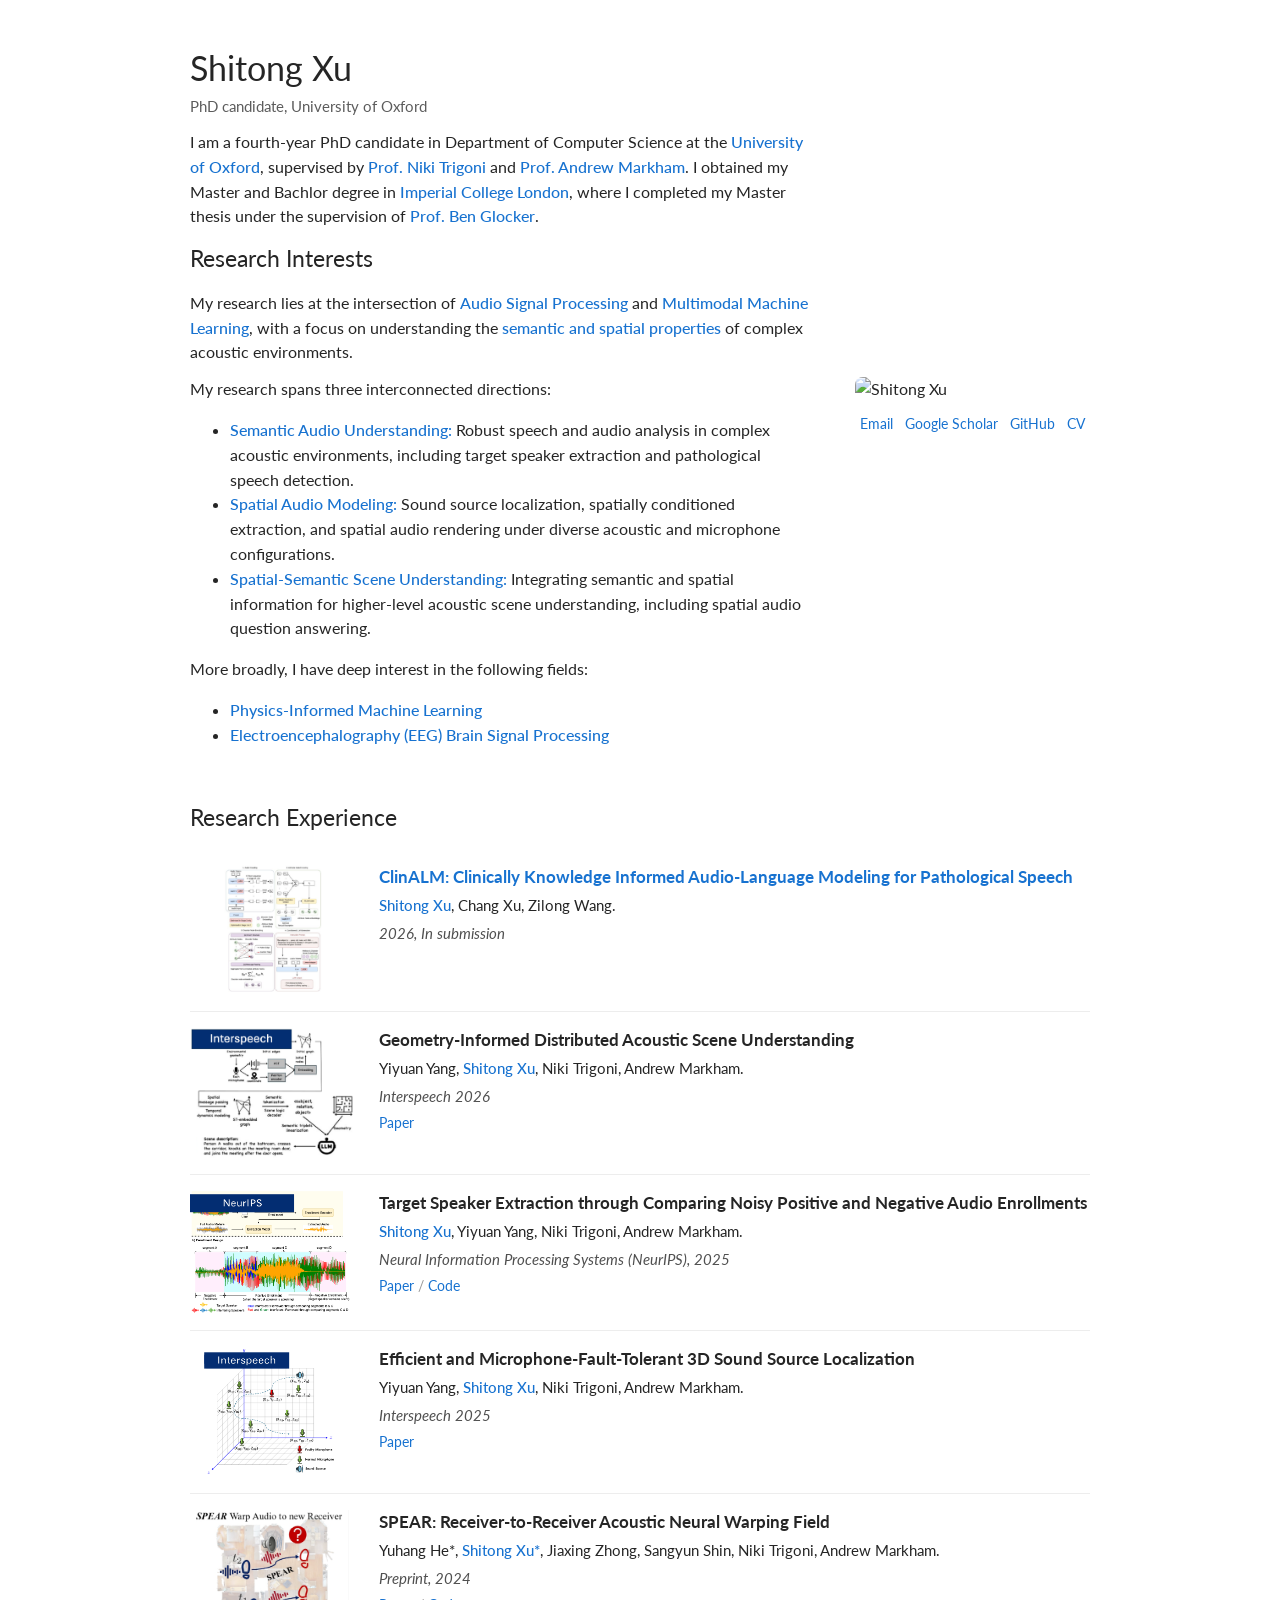
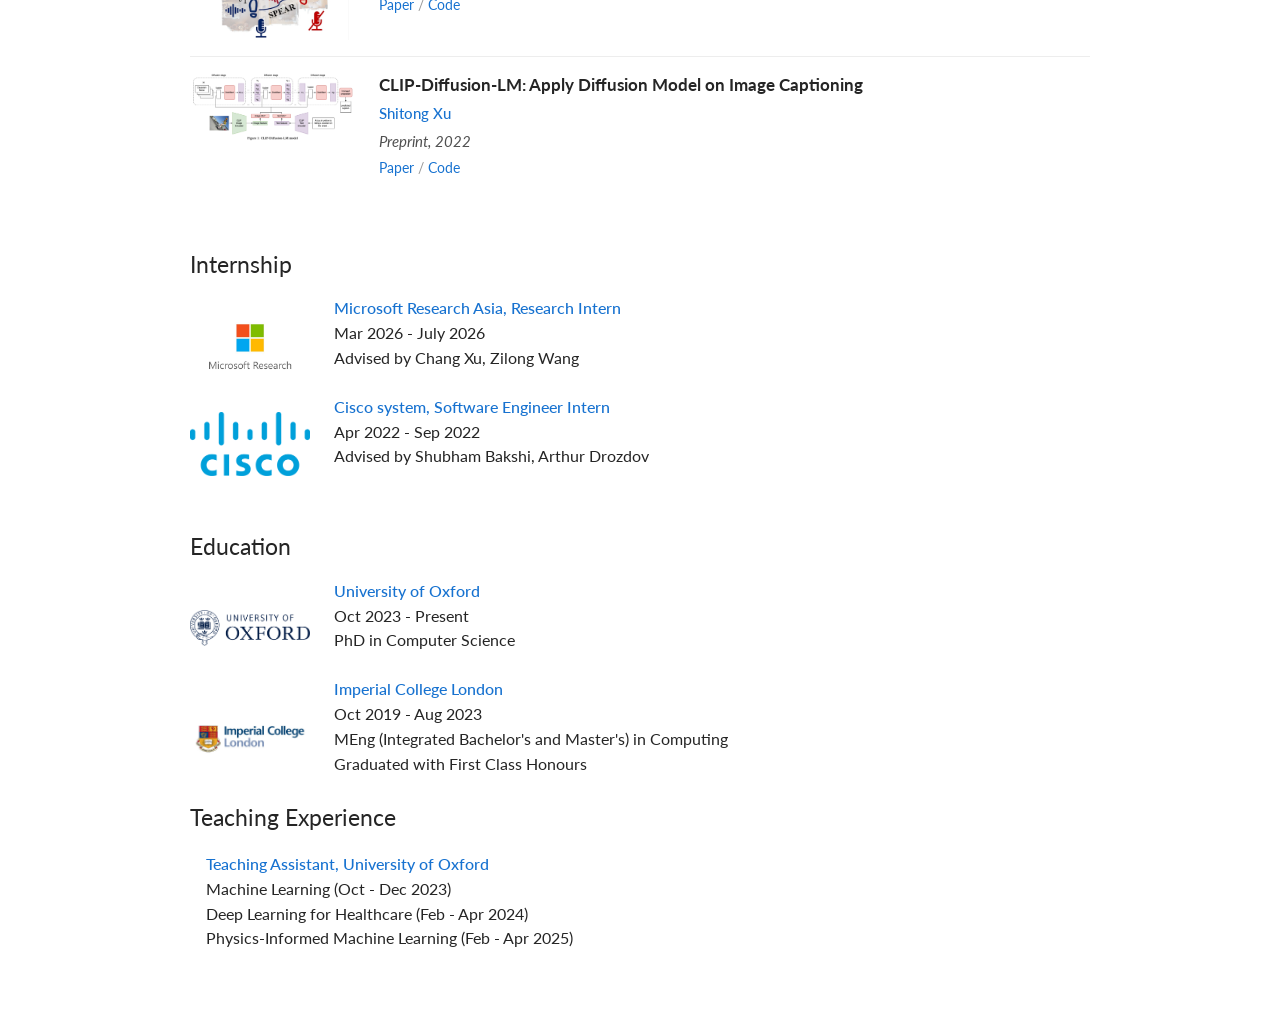
==== commit d719e00d: "update" ====
--- a/index.html
+++ b/index.html
@@ -28,9 +28,9 @@
     .role { color: #5c5c5c; margin: 0 0 18px; font-size: 15px; }
     .intro p { margin: 0 0 12px; }
     .photo { display: block; width: 100%; height: auto; border-radius: 8px; }
-    .links { margin: 18px 0 0; }
+    /* .links { margin: 18px 0 0; }
     .links a { display: inline-block; margin: 0 5px; }
-    .links a:first-child { margin-left: 0; }
+    .links a:first-child { margin-left: 0; } */
     .sep { color: #b6b6b6; }
     section { margin-top: 36px; }
     h2 { margin: 0 0 14px; font-size: 23px; font-weight: 400; }
@@ -66,6 +66,25 @@
       .publication img { width: 150px; max-height: 120px; }
       .sep { display: inline; }
     }
+    .intro-photo {
+    display: flex;
+    flex-direction: column;
+    align-items: center;
+    }
+
+    .links {
+    display: flex;
+    justify-content: center;
+    flex-wrap: wrap;
+    gap: 6px 12px;
+    margin-top: 12px;
+    font-size: 14px;
+    }
+
+    .links a {
+    display: inline-block;
+    margin: 0;
+    }
   </style>
 </head>
 <body>
@@ -110,7 +129,7 @@
         </ul>
 
 
-        <nav class="links" aria-label="Profile links">
+        <!-- <nav class="links" aria-label="Profile links">
           <a href="mailto:shitong.xu@cs.ox.ac.uk">Email</a>
           <span class="sep">/</span>
           <a href="https://scholar.google.com/citations?user=PSecikcAAAAJ">Google Scholar</a>
@@ -118,9 +137,24 @@
           <a href="https://github.com/xu-shitong">GitHub</a>
           <span class="sep">/</span>
           <a href="/asset/CV2026.pdf">CV</a>
-        </nav>
+        </nav> -->
       </div>
-      <div class="intro-photo"><img class="photo" src="/asset/avatar.jpeg" alt="Portrait of Shitong Xu"></div>
+        <div class="intro-photo">
+            <img src="asset/profile.jpg"
+                alt="Shitong Xu"
+                class="photo">
+
+            <div class="links">
+            <a href="mailto:shitong.xu@cs.ox.ac.uk">Email</a>
+            <!-- <span class="sep">/</span> -->
+            <a href="https://scholar.google.com/citations?user=PSecikcAAAAJ">Google Scholar</a>
+            <!-- <span class="sep">/</span> -->
+            <a href="https://github.com/xu-shitong">GitHub</a>
+            <!-- <span class="sep">/</span> -->
+            <a href="/asset/CV2026.pdf">CV</a>
+            </div>
+        </div>
+
     </header>
 
     <section aria-labelledby="research-title">
@@ -262,10 +296,6 @@
             </div>
             </div>
         </div>
-
-
-
-
 
     </section>
 
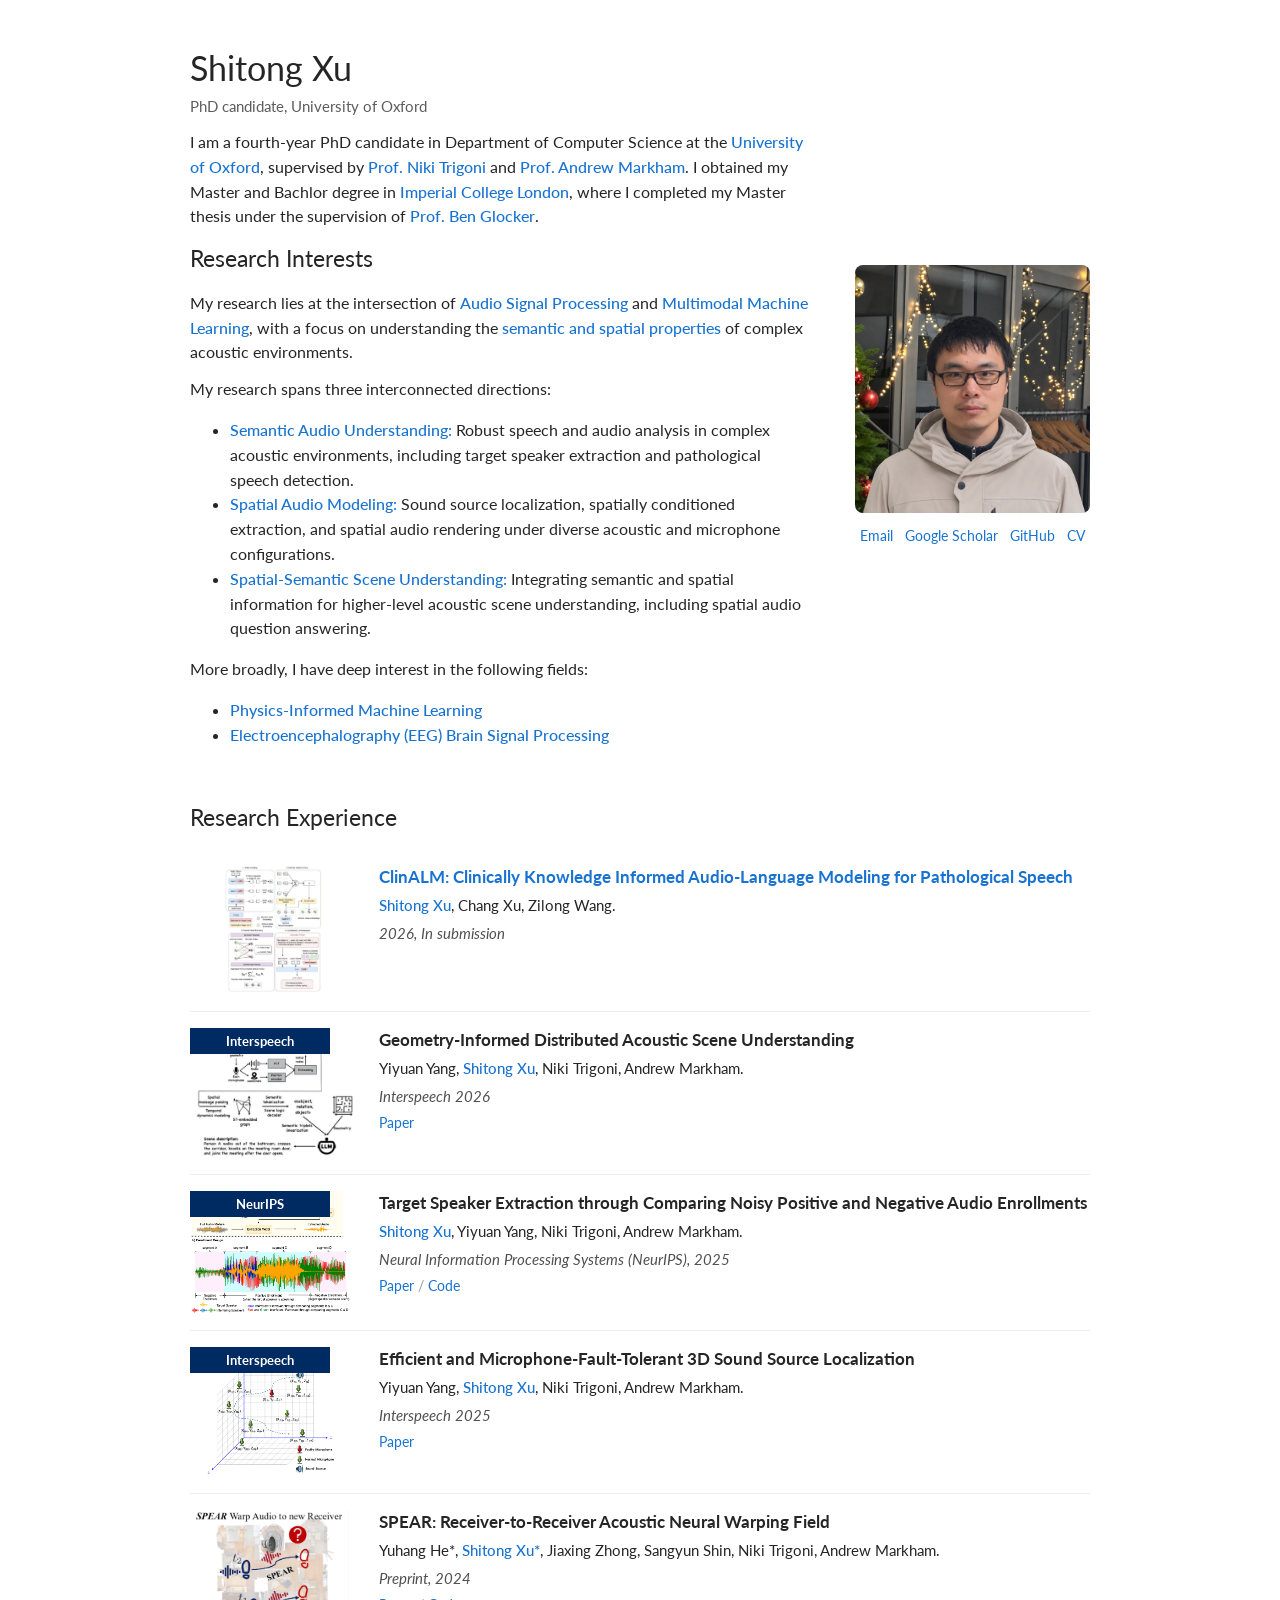
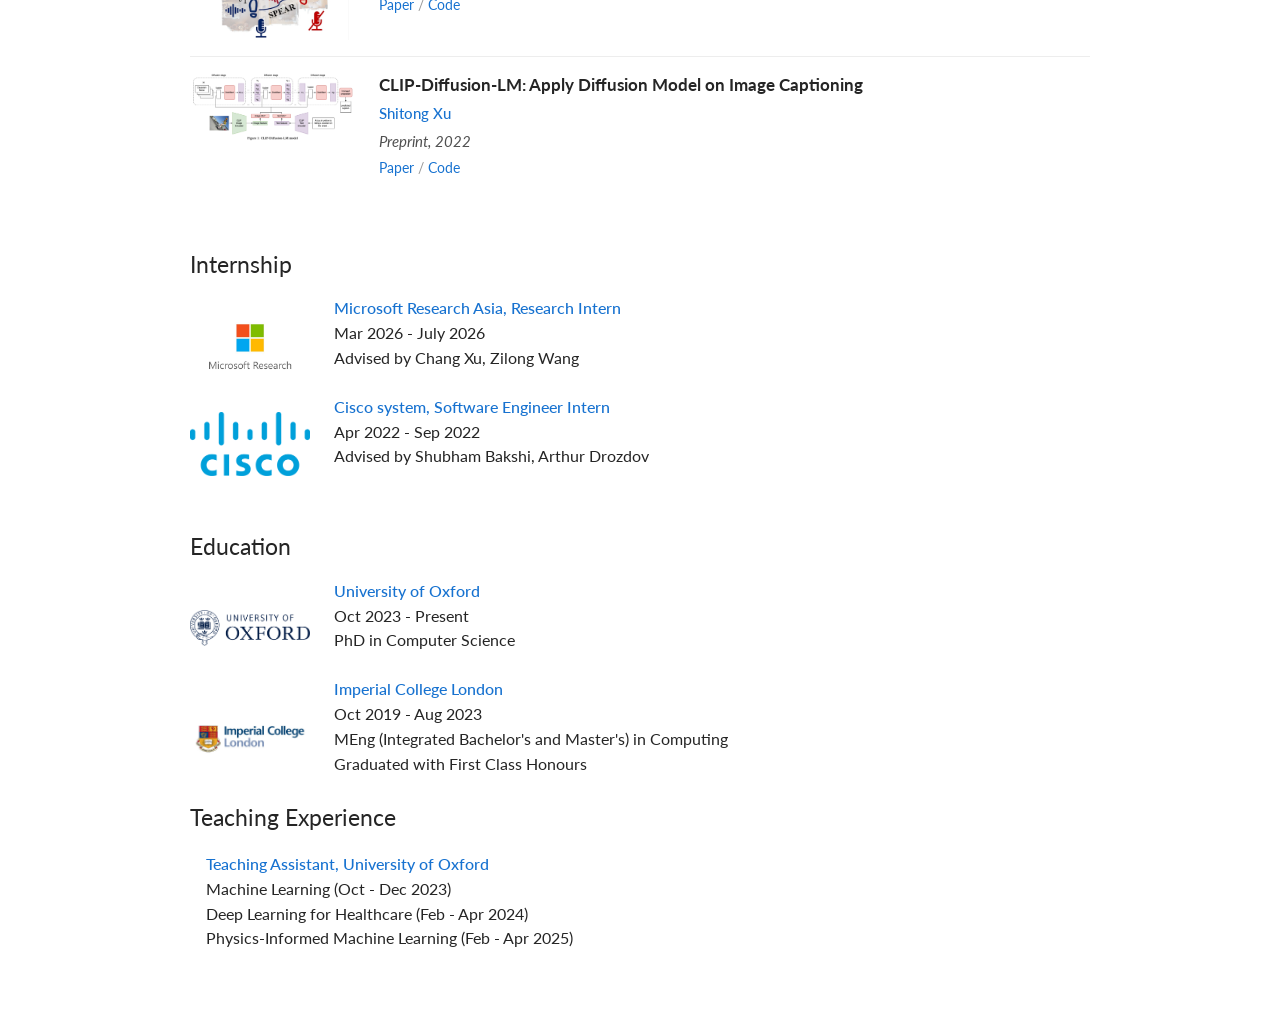
==== commit ae45e500: "update" ====
--- a/index.html
+++ b/index.html
@@ -85,6 +85,47 @@
     display: inline-block;
     margin: 0;
     }
+    .publication-image {
+    position: relative;
+    width: 165px;
+    }
+
+    .publication-image img {
+    display: block;
+    width: 100%;
+    height: auto;
+    }
+
+    .conference-label {
+    position: absolute;
+    top: 0;
+    left: 0;
+
+    width: 85%;
+    background: #002b62;
+    color: white;
+
+    padding: 3px 8px;
+    font-size: 13px;
+    font-weight: 700;
+    text-align: center;
+    }
+    @media (max-width: 700px) {
+    .publication-image {
+        width: 120px;
+    }
+
+    .conference-label {
+        font-size: 11px;
+        padding: 2px 7px;
+    }
+    }
+
+    @media (max-width: 480px) {
+    .publication-image {
+        width: 150px;
+    }
+    }
   </style>
 </head>
 <body>
@@ -140,7 +181,7 @@
         </nav> -->
       </div>
         <div class="intro-photo">
-            <img src="asset/profile.jpg"
+            <img src="asset/avatar2.png"
                 alt="Shitong Xu"
                 class="photo">
 
@@ -179,17 +220,22 @@
       <h2 id="publications-title">Research Experience</h2>
 
       <article class="publication">
-        <img src="asset/clinalm.png" loading="lazy" alt="Figure illustrating scaling laws for mixed quantization">
+        <img src="asset/clinalm.png" loading="lazy" alt="ClinALM: Clinically Knowledge Informed Audio-Language Modeling for Pathological Speech">
         <div>
           <h3><a href="https://arxiv.org/abs/2410.06722">ClinALM: Clinically Knowledge Informed Audio-Language Modeling for Pathological Speech</a></h3>
           <p class="authors"><strong>Shitong Xu</strong>, Chang Xu, Zilong Wang.</p>
           <p class="venue">2026, In submission</p>
-          <!-- <p class="paper-links"><a href="https://arxiv.org/abs/2410.06722">Paper</a></p> -->
-        </div>
-      </article>
-
-      <article class="publication">
-        <img src="asset/scene_understand_mic.png" loading="lazy" alt="Geometry-Informed Distributed Acoustic Scene Understanding">
+        </div>
+      </article>
+
+      <article class="publication">
+        <div class="publication-image">
+            <img src="asset/scene_understand_mic.png"
+                loading="lazy"
+                alt="Geometry-Informed Distributed Acoustic Scene Understanding">
+
+            <span class="conference-label">Interspeech</span>
+        </div>
         <div>
             <h3>Geometry-Informed Distributed Acoustic Scene Understanding</h3>
             <p class="authors">Yiyuan Yang, <strong>Shitong Xu</strong>, Niki Trigoni, Andrew Markham.</p>
@@ -199,7 +245,14 @@
       </article>
 
       <article class="publication">
-        <img src="asset/tse_mot.png" loading="lazy" alt="Target Speaker Extraction through Comparing Noisy Positive and Negative Audio Enrollments">
+        <!-- <img src="asset/tse_mot.png" loading="lazy" alt="Target Speaker Extraction through Comparing Noisy Positive and Negative Audio Enrollments"> -->
+        <div class="publication-image">
+            <img src="asset/tse_mot.png"
+                loading="lazy"
+                alt="Target Speaker Extraction through Comparing Noisy Positive and Negative Audio Enrollments">
+
+            <span class="conference-label">NeurIPS</span>
+        </div>
         <div>
             <h3>Target Speaker Extraction through Comparing Noisy Positive and Negative Audio Enrollments</h3>
             <p class="authors"><strong>Shitong Xu</strong>, Yiyuan Yang, Niki Trigoni, Andrew Markham.</p>
@@ -209,7 +262,14 @@
       </article>
 
       <article class="publication">
-        <img src="asset/distributed_mic_mot.png" loading="lazy" alt="Efficient and Microphone-Fault-Tolerant 3D Sound Source Localization">
+        <!-- <img src="asset/distributed_mic_mot.png" loading="lazy" alt="Efficient and Microphone-Fault-Tolerant 3D Sound Source Localization"> -->
+        <div class="publication-image">
+            <img src="asset/distributed_mic_mot.png"
+                loading="lazy"
+                alt="Efficient and Microphone-Fault-Tolerant 3D Sound Source Localization">
+
+            <span class="conference-label">Interspeech</span>
+        </div>
         <div>
             <h3>Efficient and Microphone-Fault-Tolerant 3D Sound Source Localization</h3>
             <p class="authors">Yiyuan Yang, <strong>Shitong Xu</strong>, Niki Trigoni, Andrew Markham.</p>
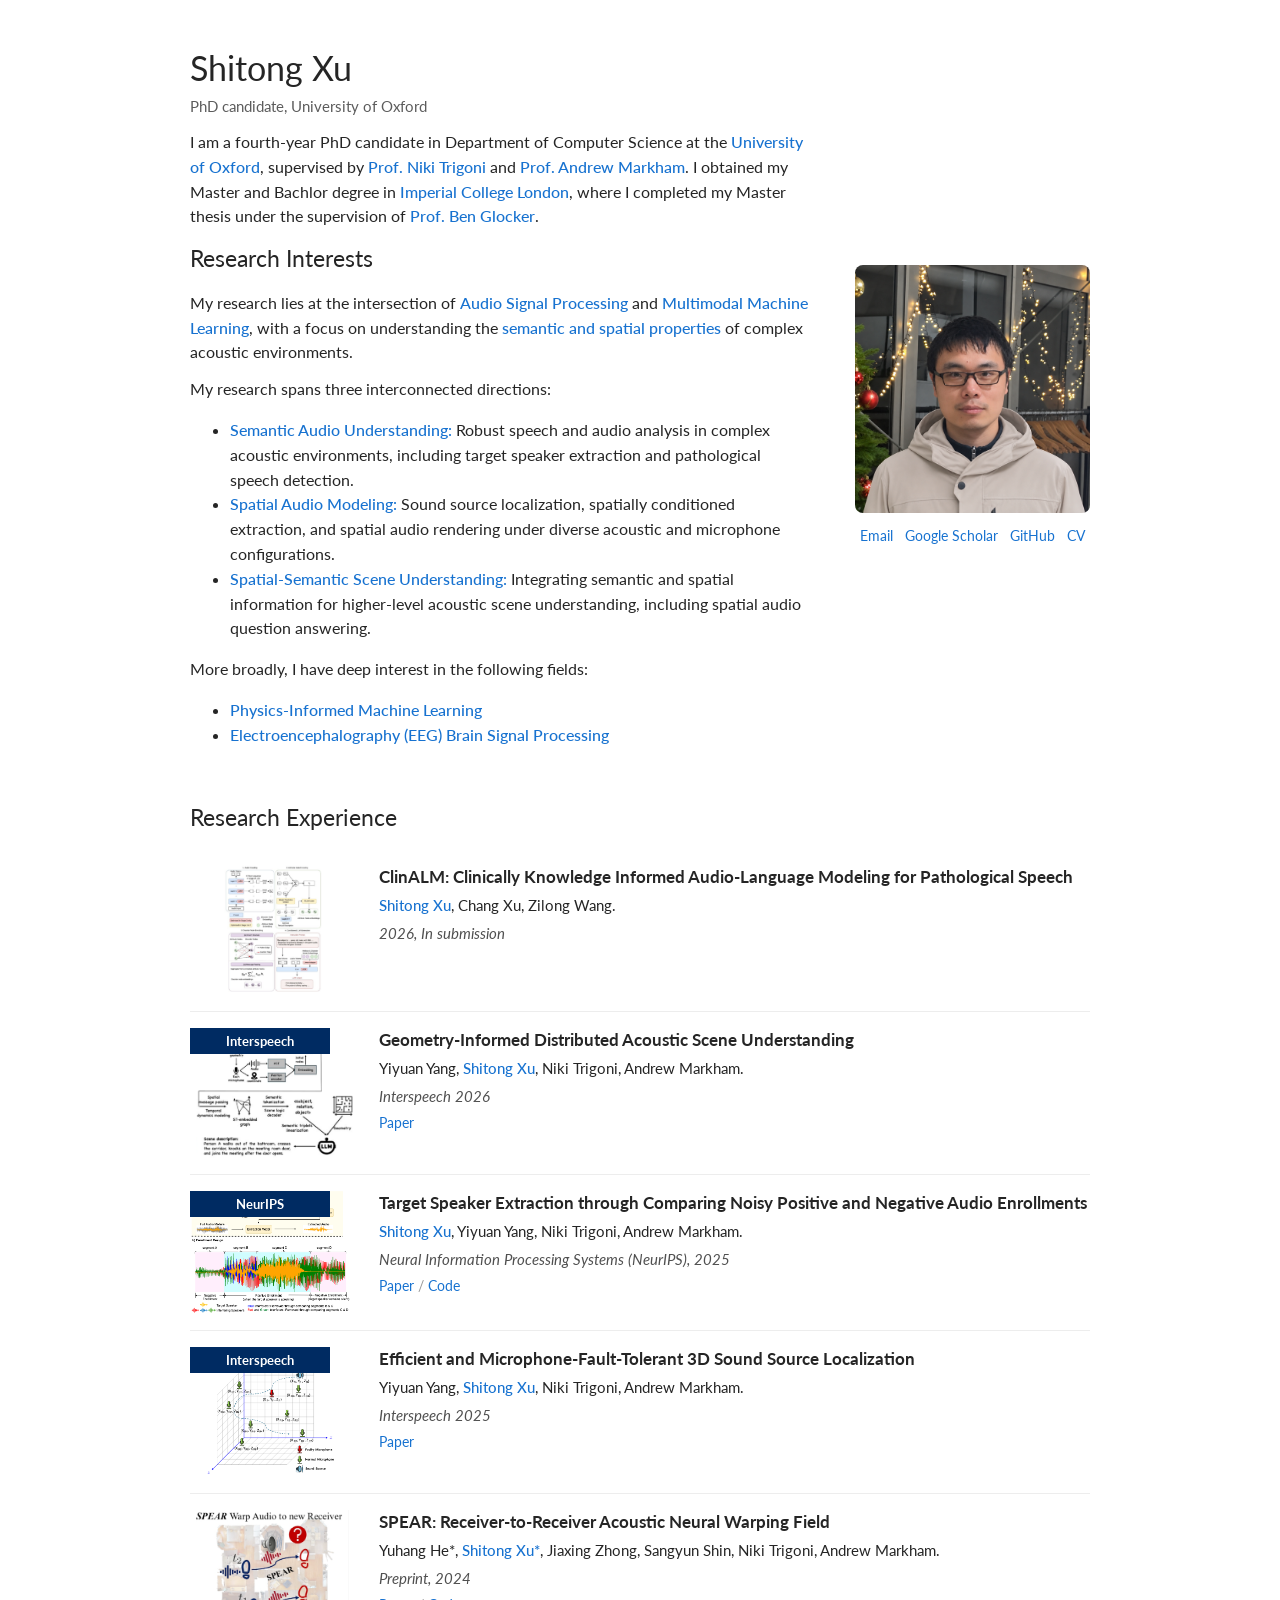
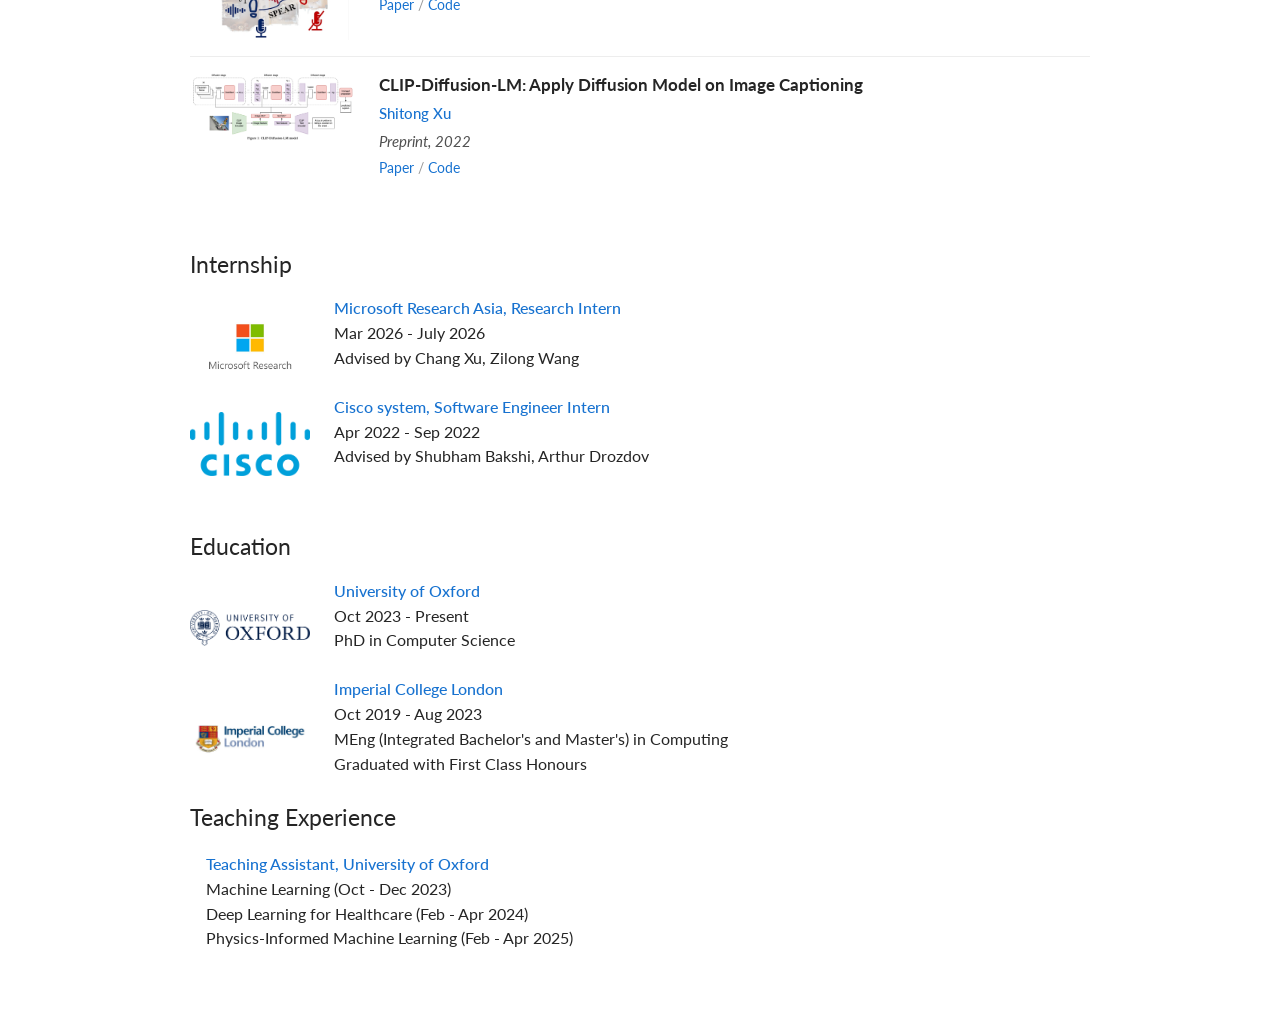
==== commit 8492c03d: "update" ====
--- a/index.html
+++ b/index.html
@@ -222,7 +222,7 @@
       <article class="publication">
         <img src="asset/clinalm.png" loading="lazy" alt="ClinALM: Clinically Knowledge Informed Audio-Language Modeling for Pathological Speech">
         <div>
-          <h3><a href="https://arxiv.org/abs/2410.06722">ClinALM: Clinically Knowledge Informed Audio-Language Modeling for Pathological Speech</a></h3>
+          <h3>ClinALM: Clinically Knowledge Informed Audio-Language Modeling for Pathological Speech</a></h3>
           <p class="authors"><strong>Shitong Xu</strong>, Chang Xu, Zilong Wang.</p>
           <p class="venue">2026, In submission</p>
         </div>
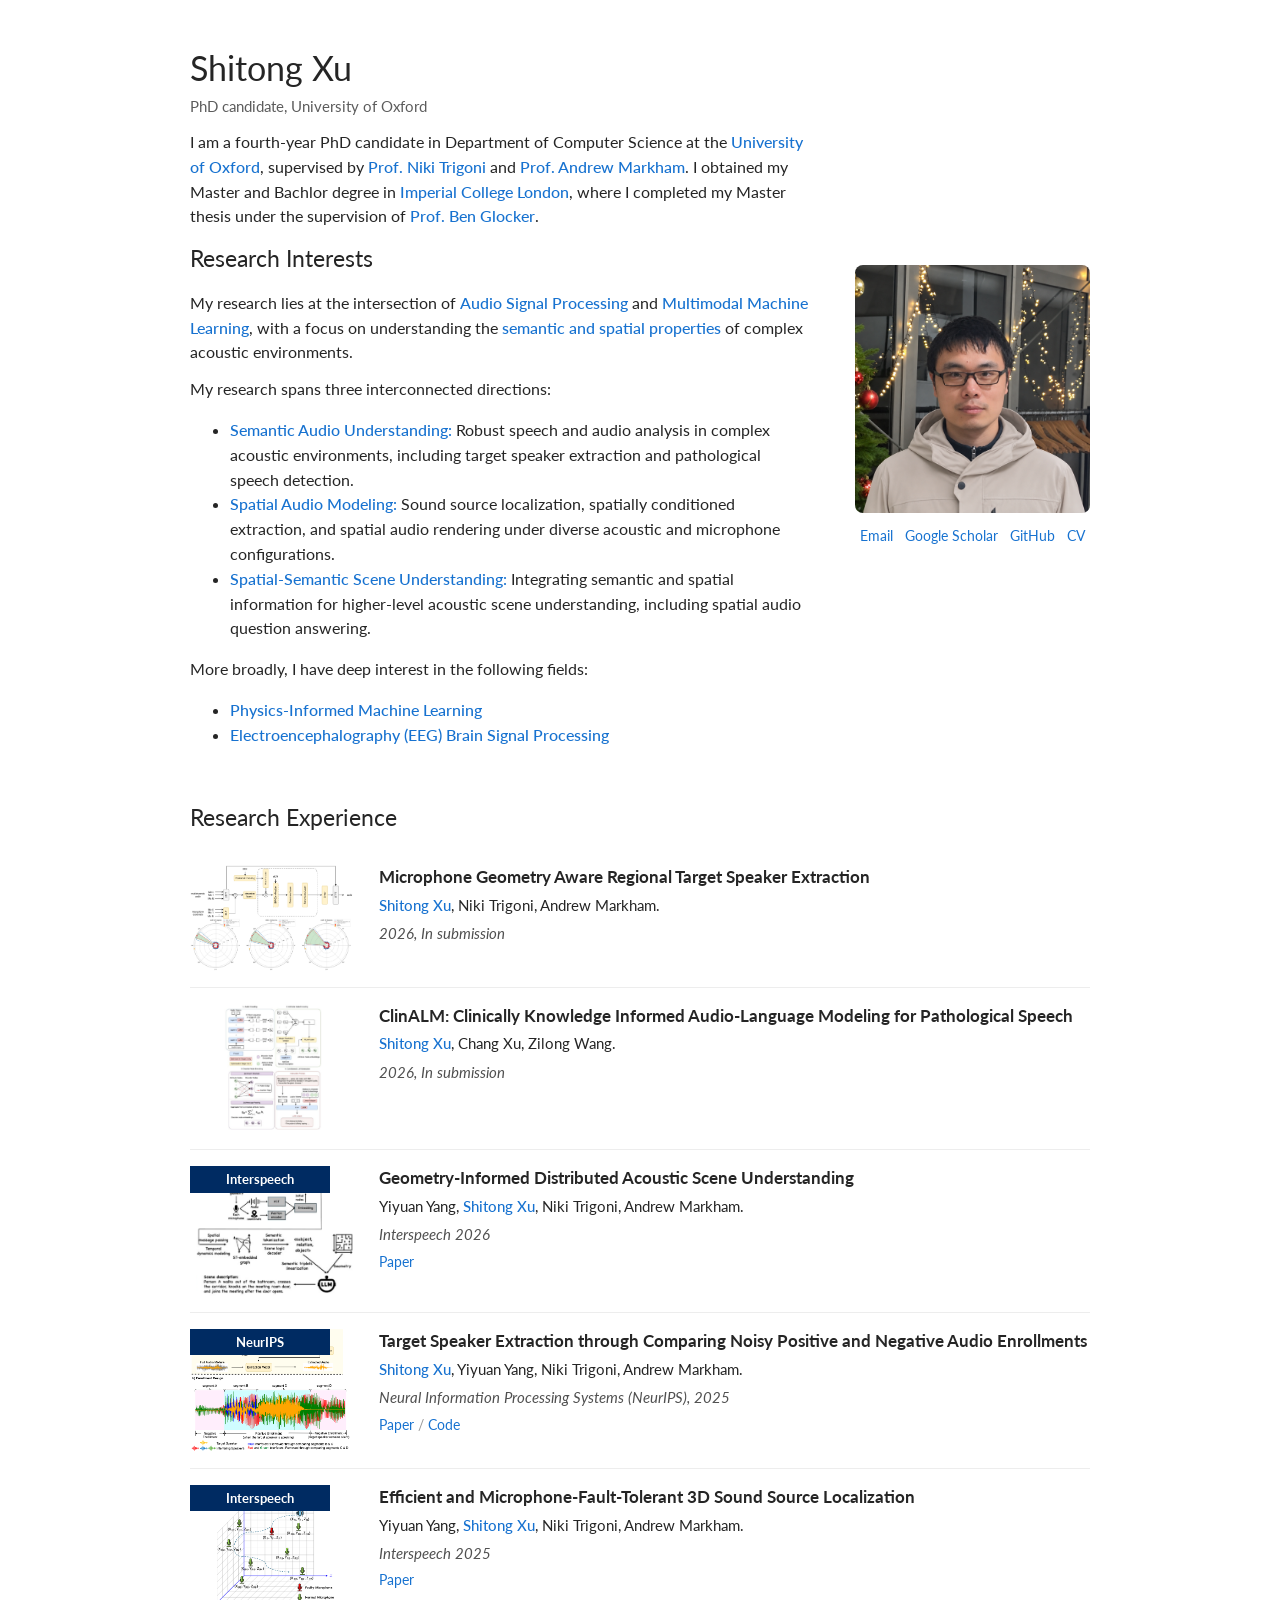
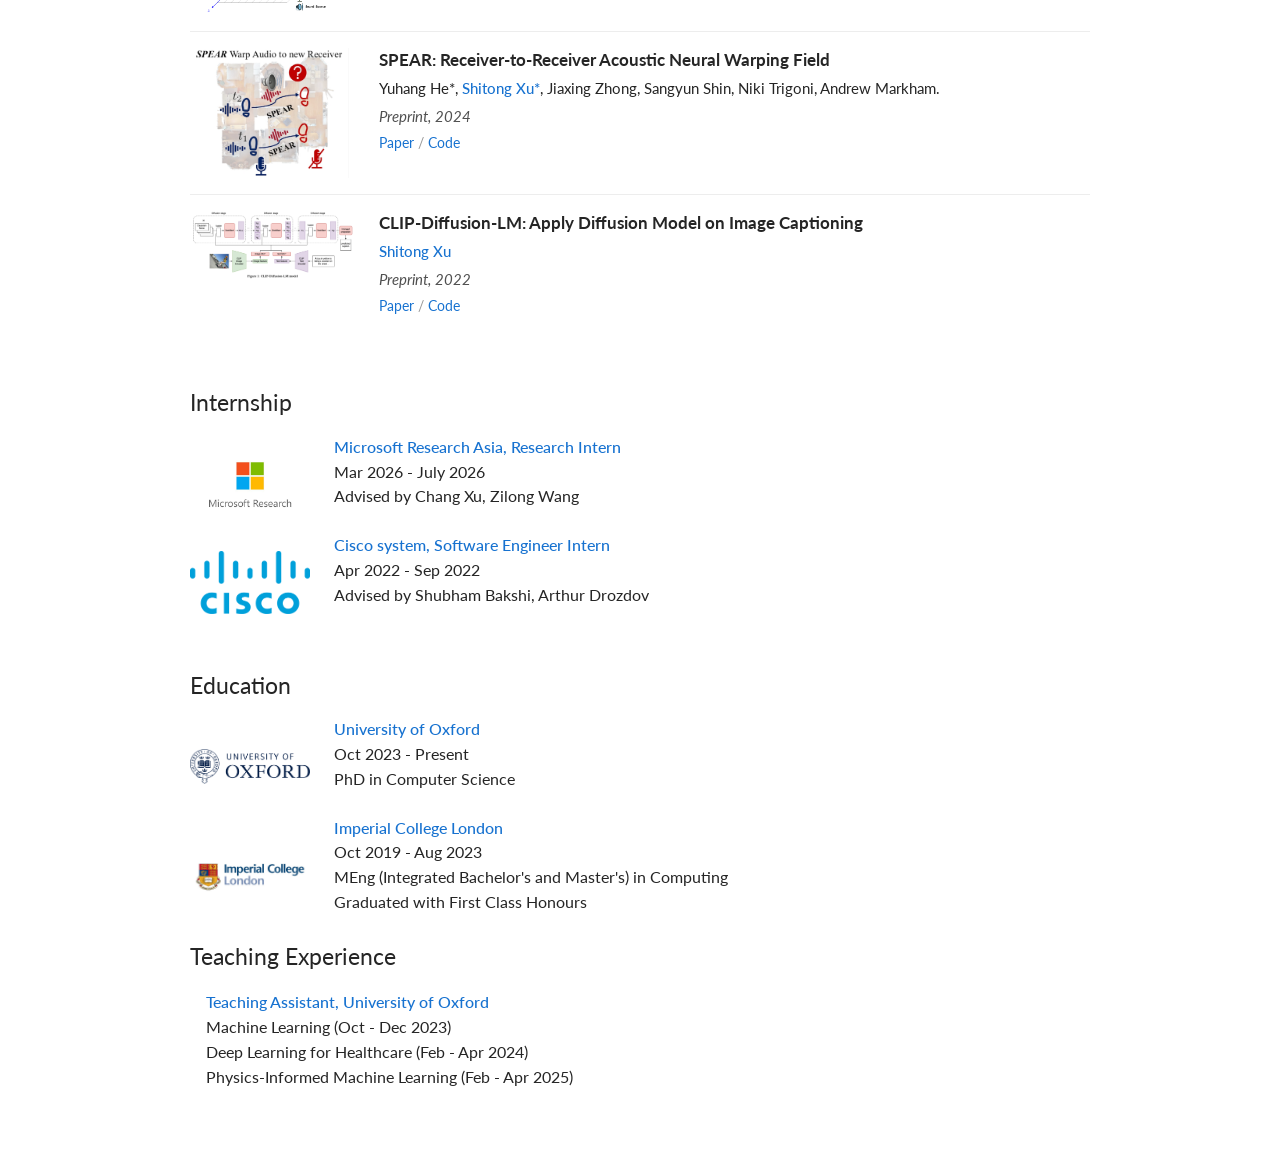
==== commit 318507ee: "update" ====
--- a/index.html
+++ b/index.html
@@ -220,6 +220,15 @@
       <h2 id="publications-title">Research Experience</h2>
 
       <article class="publication">
+        <img src="asset/rse.png" loading="lazy" alt="Microphone Geometry Aware Regional Target Speaker Extraction">
+        <div>
+          <h3>Microphone Geometry Aware Regional Target Speaker Extraction</a></h3>
+          <p class="authors"><strong>Shitong Xu</strong>, Niki Trigoni, Andrew Markham.</p>
+          <p class="venue">2026, In submission</p>
+        </div>
+      </article>
+
+      <article class="publication">
         <img src="asset/clinalm.png" loading="lazy" alt="ClinALM: Clinically Knowledge Informed Audio-Language Modeling for Pathological Speech">
         <div>
           <h3>ClinALM: Clinically Knowledge Informed Audio-Language Modeling for Pathological Speech</a></h3>
